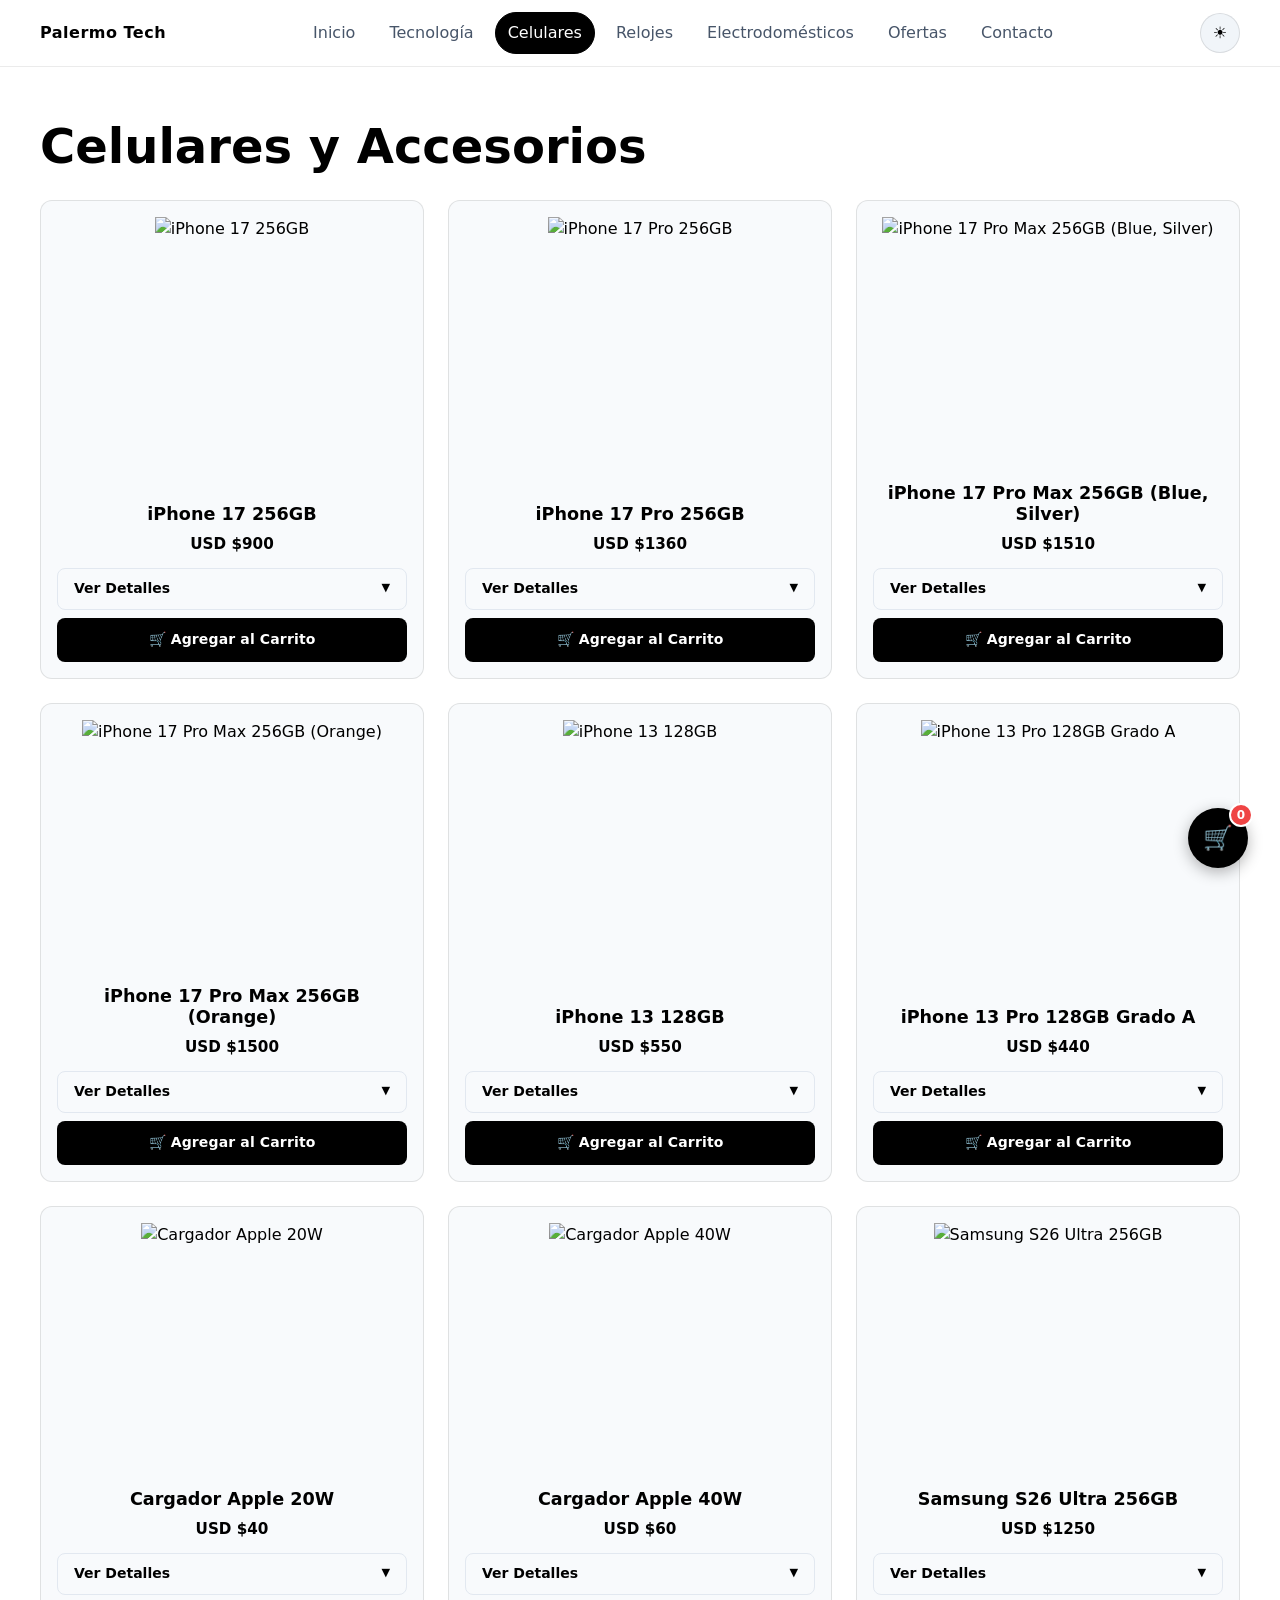
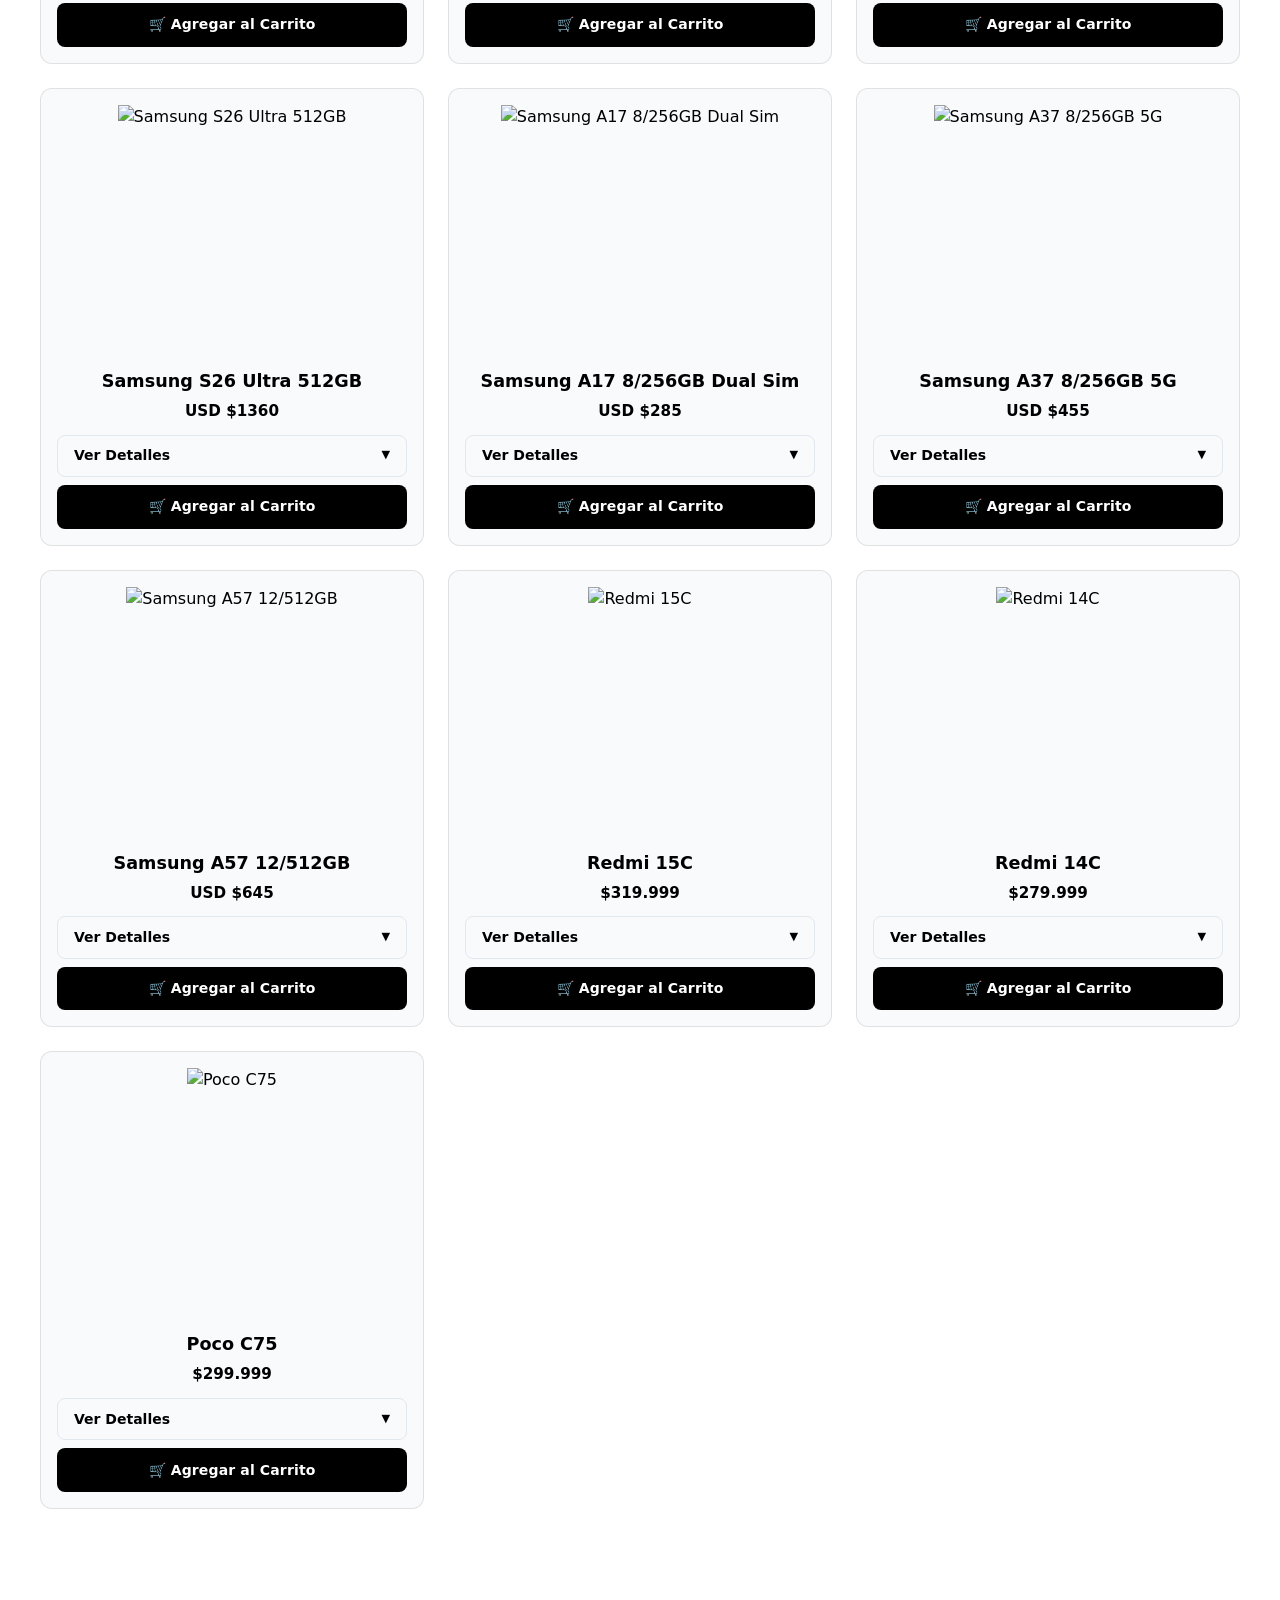
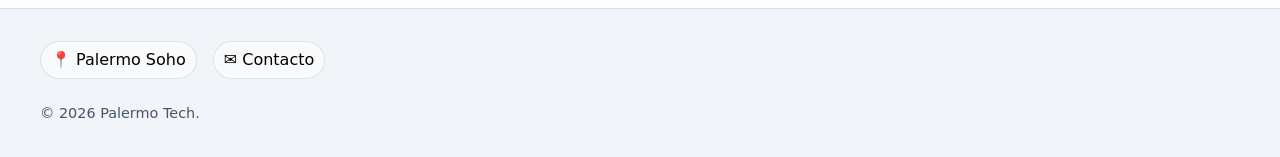
==== celulares.html @ 7f107526 "Add files via upload" ====
<!doctype html>
<html lang="es" data-theme="light">

<head>
    <meta charset="utf-8" />
    <meta name="viewport" content="width=device-width, initial-scale=1" />
    <title>Palermo Tech | Celulares y Accesorios</title>
    <meta name="description"
    content="Encontrá los últimos modelos de iPhone, Samsung y accesorios en Palermo Tech." />
    <link rel="icon" type="image/png" href="images/favicon.png?v=2" />
    <link rel="stylesheet" href="style.css" />
</head>

<body data-page="gastronomia">

    <header class="site-header">
        <div class="container nav">
            <a class="brand" href="index.html" aria-label="Palermo Tech">
                <span class="brand-text">Palermo Tech</span>
            </a>
            <nav class="nav-links" aria-label="Principal">
                <a href="index.html">Inicio</a>
                <a href="tecnologia.html">Tecnología</a>
                <a href="celulares.html">Celulares</a>
                <a href="relojes.html">Relojes</a>
                <a href="electrodomesticos.html">Electrodomésticos</a>
                <a href="ofertas.html">Ofertas</a>
                <a href="contacto.html">Contacto</a>
            </nav>
            <div class="nav-actions">
                <button id="theme-toggle" class="btn-icon" type="button" aria-pressed="false" title="Cambiar tema"
                    aria-label="Cambiar tema">🌓</button>
                <button id="burger" class="btn-icon burger" type="button" aria-expanded="false" aria-label="Abrir menú">☰</button>
            </div>
        </div>
    </header>

    <main id="contenido" class="section">
        <div class="container stack reveal">
            <h1>Celulares y Accesorios</h1>
                <section id="productos" class="stack">
               <div id="lista-celulares" class="grid grid-3">

<div class="producto" data-id="iphone_17_256gb" onclick="window.location.href='detalle.html?id=iphone_17_256gb'">
    <div class="media">
        <img src="images/productos/iphone 17.webp" alt="iPhone 17 256GB">
    </div>
    <div class="body">
        <h3>iPhone 17 256GB</h3>
        <p class="precio">USD $900</p>
    </div>
</div>

<div class="producto" data-id="iphone_17_pro_256gb" onclick="window.location.href='detalle.html?id=iphone_17_pro_256gb'">
    <div class="media">
        <img src="images/productos/iphone 17 pro.webp" alt="iPhone 17 Pro 256GB">
    </div>
    <div class="body">
        <h3>iPhone 17 Pro 256GB</h3>
        <p class="precio">USD $1360</p>
    </div>
</div>

<div class="producto" data-id="iphone_17_pro_max_256gb_blue_silver" onclick="window.location.href='detalle.html?id=iphone_17_pro_max_256gb_blue_silver'">
    <div class="media">
        <img src="images/productos/iphone 17 pro max.webp" alt="iPhone 17 Pro Max 256GB (Blue, Silver)">
    </div>
    <div class="body">
        <h3>iPhone 17 Pro Max 256GB (Blue, Silver)</h3>
        <p class="precio">USD $1510</p>
    </div>
</div>

<div class="producto" data-id="iphone_17_pro_max_256gb_orange" onclick="window.location.href='detalle.html?id=iphone_17_pro_max_256gb_orange'">
    <div class="media">
        <img src="images/productos/iphone 17 pro max orange.webp" alt="iPhone 17 Pro Max 256GB (Orange)">
    </div>
    <div class="body">
        <h3>iPhone 17 Pro Max 256GB (Orange)</h3>
        <p class="precio">USD $1500</p>
    </div>
</div>

<div class="producto" data-id="iphone_13_128gb" onclick="window.location.href='detalle.html?id=iphone_13_128gb'">
    <div class="media">
        <img src="images/productos/iphone_13.png" alt="iPhone 13 128GB">
    </div>
    <div class="body">
        <h3>iPhone 13 128GB</h3>
        <p class="precio">USD $550</p>
    </div>
</div>

<div class="producto" data-id="iphone_13_pro_128gb" onclick="window.location.href='detalle.html?id=iphone_13_pro_128gb'">
    <div class="media">
        <img src="images/productos/iphone 13 pro.jpg" alt="iPhone 13 Pro 128GB Grado A">
    </div>
    <div class="body">
        <h3>iPhone 13 Pro 128GB Grado A</h3>
        <p class="precio">USD $440</p>
    </div>
</div>

<div class="producto" data-id="cargador_apple_20w" onclick="window.location.href='detalle.html?id=cargador_apple_20w'">
    <div class="media">
        <img src="images/productos/cargador apple 20 w.webp" alt="Cargador Apple 20W">
    </div>
    <div class="body">
        <h3>Cargador Apple 20W</h3>
        <p class="precio">USD $40</p>
    </div>
</div>

<div class="producto" data-id="cargador_apple_40w" onclick="window.location.href='detalle.html?id=cargador_apple_40w'">
    <div class="media">
        <img src="images/productos/cargador apple 40 w.webp" alt="Cargador Apple 40W">
    </div>
    <div class="body">
        <h3>Cargador Apple 40W</h3>
        <p class="precio">USD $60</p>
    </div>
</div>

<div class="producto" data-id="samsung_s26_ultra_256gb" onclick="window.location.href='detalle.html?id=samsung_s26_ultra_256gb'">
    <div class="media">
        <img src="images/productos/galaxy-s26-ultra-.jpg" alt="Samsung S26 Ultra 256GB">
    </div>
    <div class="body">
        <h3>Samsung S26 Ultra 256GB</h3>
        <p class="precio">USD $1250</p>
    </div>
</div>

<div class="producto" data-id="samsung_s26_ultra_512gb" onclick="window.location.href='detalle.html?id=samsung_s26_ultra_512gb'">
    <div class="media">
        <img src="images/productos/galaxy-s26-ultra-.jpg" alt="Samsung S26 Ultra 512GB">
    </div>
    <div class="body">
        <h3>Samsung S26 Ultra 512GB</h3>
        <p class="precio">USD $1360</p>
    </div>
</div>

<div class="producto" data-id="samsung_a17_256gb" onclick="window.location.href='detalle.html?id=samsung_a17_256gb'">
    <div class="media">
        <img src="images/productos/A17-Gray.jpg" alt="Samsung A17 8/256GB Dual Sim">
    </div>
    <div class="body">
        <h3>Samsung A17 8/256GB Dual Sim</h3>
        <p class="precio">USD $285</p>
    </div>
</div>

<div class="producto" data-id="samsung_a37_256gb" onclick="window.location.href='detalle.html?id=samsung_a37_256gb'">
    <div class="media">
        <img src="images/productos/a 37.png" alt="Samsung A37 8/256GB 5G">
    </div>
    <div class="body">
        <h3>Samsung A37 8/256GB 5G</h3>
        <p class="precio">USD $455</p>
    </div>
</div>

<div class="producto" data-id="samsung_a57_512gb" onclick="window.location.href='detalle.html?id=samsung_a57_512gb'">
    <div class="media">
        <img src="images/productos/a57.webp" alt="Samsung A57 12/512GB">
    </div>
    <div class="body">
        <h3>Samsung A57 12/512GB</h3>
        <p class="precio">USD $645</p>
    </div>
</div>

<div class="producto" style="cursor: pointer;" onclick="window.location.href='detalle.html?id=redmi_15c'">
    <div class="media">
        <img src="images/productos/prod_1.jpg" alt="Redmi 15C" />
    </div>
    <div class="body">
        <h3>Redmi 15C</h3>
        <p class="precio">$319.999</p>
    </div>
</div>

<div class="producto" style="cursor: pointer;" onclick="window.location.href='detalle.html?id=redmi_14c'">
    <div class="media">
        <img src="images/productos/prod_2.jpg" alt="Redmi 14C" />
    </div>
    <div class="body">
        <h3>Redmi 14C</h3>
        <p class="precio">$279.999</p>
    </div>
</div>

<div class="producto clickable" onclick="window.location.href='detalle.html?id=pococ75'">
    <div class="media">
        <img src="images/productos/prod_3.jpg" alt="Poco C75" />
    </div>
    <div class="body">
        <h3>Poco C75</h3>
        <p class="precio">$299.999</p>
    </div>
</div>

</div>

                </div>
                <p id="perfumes-empty" class="empty" hidden>No encontramos celulares con esos criterios.</p>
            </section>
        </div>
    </main>

    <footer class="site-footer" role="contentinfo">
        <div class="container footer-inner">
            <div class="cluster">
                <span class="chip">📍 Palermo Soho</span>
                <a class="chip no-under" href="contacto.html">✉️ Contacto</a>
            </div>
            <p class="copyright">© <span id="year"></span> Palermo Tech.</p>
        </div>
    </footer>

    <script src="app.js"></script>
</body>

</html>
---- style.css ----
/* CSS Reset and Base Styles */

*,
*::before,
*::after {
    box-sizing: border-box;
}

* {
    margin: 0;
}

html,
body {
    height: 100%;
}

/* VARIABLES: Solo modo claro (Light Mode) */
:root {
    --color-bg: #ffffff;          /* Fondo blanco puro */
    --color-surface: #f8fafc;     /* Blancos grisáceos */
    --color-elev: #f1f5f9;
    --color-text: #000000;        /* TEXTO NEGRO */
    --color-text-muted: #475569;
    --color-border: rgba(0, 0, 0, .1);
    --color-border-strong: rgba(0, 0, 0, .2);
    --color-field-bg: #ffffff;
    --glass-bg: rgba(255, 255, 255, .9);
    --glass-border: rgba(0, 0, 0, .08);
    --menu-bg: rgba(255, 255, 255, .98);
    --btn-hover-bg: #e2e8f0;
    --section-muted: #f8fafc;
    --control-bg: rgba(255, 255, 255, .9);
    --footer-bg: #f1f5f9;
    --accent-color: var(--color-text);
    --accent-color-hover: #333333;
    --accent-text: #ffffff;
    
    --shadow-lg: 0 10px 25px rgba(0, 0, 0, .1);
    --shadow-md: 0 4px 6px rgba(0, 0, 0, .05);
    --shadow-sm: 0 1px 2px rgba(0, 0, 0, .05);

    --font-sans: "Inter", system-ui, -apple-system, Segoe UI, Roboto, Arial, sans-serif;
    --radius-xs: .375rem;
    --radius-sm: .5rem;
    --radius-md: .75rem;
    --radius-lg: 1rem;
    --radius-full: 999px;
    --space-3: .75rem;
    --space-4: 1rem;
    --space-5: 1.25rem;
    --space-6: 1.5rem;
    --space-8: 2rem;
    --space-12: 3rem;
    --maxw: 1200px;
}

[data-theme="dark"] {
    --color-bg: #0f1115;
    --color-surface: #1e2128;
    --color-elev: #2a2e37;
    --color-text: #f8fafc;
    --color-text-muted: #94a3b8;
    --color-border: rgba(255, 255, 255, .1);
    --color-border-strong: rgba(255, 255, 255, .2);
    --color-field-bg: #1e2128;
    --glass-bg: rgba(15, 17, 21, .85);
    --glass-border: rgba(255, 255, 255, .08);
    --menu-bg: rgba(15, 17, 21, .98);
    --btn-hover-bg: #2a2e37;
    --section-muted: #14161a;
    --control-bg: rgba(255, 255, 255, .1);
    --footer-bg: #1e2128;
    --accent-color: #3b82f6;
    --accent-color-hover: #2563eb;
    --accent-text: #ffffff;
    --shadow-lg: 0 10px 25px rgba(0, 0, 0, .5);
    --shadow-md: 0 4px 6px rgba(0, 0, 0, .3);
    --shadow-sm: 0 1px 2px rgba(0, 0, 0, .3);
}

body {
    line-height: 1.5;
    background: var(--color-bg);
    color: var(--color-text);
    font-family: var(--font-sans);
    flex: 1;
    min-height: 100dvh;
    display: grid;
    grid-template-rows: auto 1fr auto;
}

img,
picture,
video,
canvas,
svg {
    display: block;
    max-width: 100%;
}

input,
button,
textarea,
select {
    font: inherit;
}

p,
h1,
h2,
h3,
h4,
h5,
h6 {
    overflow-wrap: anywhere;
}

/* General Styles */

.site-header {
    position: sticky;
    top: 0;
    z-index: 50;
    backdrop-filter: blur(10px);
 -webkit-backdrop-filter: blur(10px);
    border-bottom: 1px solid var(--glass-border);
}

.nav {
    display: flex;
    align-items: center;
    justify-content: space-between;
    padding: .75rem 0;
}

/* ESTILO DEL LOGO CORREGIDO A NEGRO */
.brand {
    display: flex;
    align-items: center;
    gap: .75rem;
    font-weight: 800; /* Más grueso */
    letter-spacing: .5px;
    text-decoration: none;
    color: var(--color-text) !important; /* NEGRO FORZADO */
}

.nav-links {
    display: flex;
    gap: .5rem;
    align-items: center;
}

.nav-links a {
    text-decoration: none;
    color: var(--color-text-muted); /* Gris oscuro para links */
    padding: .5rem .75rem;
    border-radius: var(--radius-full);
    border: 1px solid transparent;
    font-weight: 500;
}

.nav-links a:hover {
    background: rgba(0, 0, 0, 0.05);
    color: var(--color-text);
}

.nav-links a[aria-current="page"] {
    background: var(--accent-color); /* Fondo negro para el activo */
    color: var(--accent-text);       /* Texto blanco para el activo */
    border-color: var(--color-text);
}

.nav-actions {
    display: flex;
    gap: .5rem;
    align-items: center;
}

/* Ocultamos el botón de cambio de tema */
#theme-toggle {
    /* display: none !important; */
}

.btn-icon {
    display: inline-grid;
    place-items: center;
    width: 40px;
    height: 40px;
    border-radius: var(--radius-full);
    background: var(--color-elev);
    border: 1px solid var(--color-border);
    color: var(--color-text);
}

.btn-icon:hover {
    background: var(--btn-hover-bg);
}

.burger {
    display: none;
}

.section {
    padding: clamp(2rem, 4vw, 4rem) 0;
    flex: 1;
}

.container {
    width: min(100% - 2rem, var(--maxw));
    margin-inline: auto;
}

.stack {
    display: grid;
    gap: var(--space-6);
}

.cluster {
    display: flex;
    align-items: center;
    gap: var(--space-4);
    flex-wrap: wrap;
}

.grid {
    display: grid;
    gap: var(--space-6);
}

.grid-aside {
    grid-template-columns: 1.2fr .8fr;
}

.grid-2 {
    grid-template-columns: repeat(2, minmax(0, 1fr));
}

.grid-3 {
    grid-template-columns: repeat(3, minmax(0, 1fr));
}

.grid-4 {
    grid-template-columns: repeat(4, minmax(0, 1fr));
}

.span-4 {
    grid-column: span 4;
}

.mt-4 {
    margin-top: var(--space-4);
}

.mt-6 {
    margin-top: var(--space-6);
}

.mb-6 {
    margin-bottom: var(--space-6);
}

.text-muted {
    color: var(--color-text-muted);
}

.badge {
    display: inline-block;
    padding: .25rem .5rem;
    border-radius: var(--radius-full);
    font-size: .75rem;
    background: var(--accent-color);
    color: var(--accent-text);
}

.no-under {
    text-decoration: none;
}

h1,
h2,
h3 {
    line-height: 1.2;
    color: var(--color-text); /* Títulos en negro */
}

h1 {
    font-size: clamp(2rem, 4vw, 3rem);
}

h2 {
    font-size: clamp(1.5rem, 3vw, 2.25rem);
}

h3 {
    font-size: clamp(1.125rem, 2vw, 1.375rem);
}

p {
    color: var(--color-text-muted);
}

.reveal {
    opacity: 1;
    transform: none;
    transition: opacity .4s ease, transform 0.4s ease;
}

body.js .reveal {
    opacity: 0;
    transform: translateY(10px);
}

body.js .reveal.visible {
    opacity: 1;
    transform: translateY(0);
}

/* Index Styles */

.hero {
    padding: clamp(3rem, 6vw, 3rem) 0;
}

.hero-inner {
    display: grid;
    gap: var(--space-6);
    grid-template-columns: 1.2fr .8fr;
}

.hero-card {
    background: var(--color-surface);
    border: 1px solid var(--color-border);
    border-radius: var(--radius-lg);
    padding: var(--space-8);
    box-shadow: var(--shadow-lg);
}

.hero-card h3 {
    margin-bottom: var(--space-6);
}

.cta {
    display: inline-flex;
    align-items: center;
    gap: .5rem;
    padding: .75rem 1rem;
    border-radius: var(--radius-full);
    text-decoration: none;
    transition: transform 0.2s;
}

.cta:hover {
    transform: translateY(-2px);
}

.cta.primary {
    background: var(--accent-color); /* Botón negro */
    color: var(--accent-text);      /* Texto blanco */
    font-weight: 700;
}

.cta.secondary {
    background: var(--color-elev);
    color: var(--color-text);
}

.showcase {
    grid-template-columns: repeat(12, 1fr);
    display: grid;
    gap: var(--space-6);
}

.card {
    background: var(--color-surface);
    border: 1px solid var(--color-border);
    border-radius: var(--radius-md);
    box-shadow: var(--shadow-md);
    overflow: hidden;
    display: grid;
    transition: box-shadow 0.3s;
}

.card:hover {
    box-shadow: 0 10px 20px rgba(0,0,0,0.1);
}

.card .media {
    aspect-ratio: 16/9;
    background: var(--color-elev);
}

.card .media img {
    width: 100%;
    height: 100%;
    object-fit: contain;
}

.card .body {
    padding: var(--space-5);
    display: grid;
    gap: .5rem;
}

.card .meta {
    color: var(--color-text-muted);
    font-size: .875rem;
}

.panel {
    background: var(--color-surface);
    border: 1px solid var(--color-border);
    border-radius: var(--radius-lg);
    padding: var(--space-6);
}

form {
    display: grid;
    gap: var(--space-4);
}

.field {
    display: grid;
    gap: .375rem;
}

label {
    color: var(--color-text);
    font-weight: 600;
}

input, select, textarea {
    padding: .675rem .875rem;
    border-radius: var(--radius-sm);
    background: var(--color-surface);
    color: var(--color-text);
    border: 1px solid #cbd5e1;
}

textarea {
    min-height: 140px;
    resize: vertical;
}

input:focus, select:focus, textarea:focus {
    outline: 2px solid var(--accent-color);
    border-color: var(--color-text);
}

.error-msg {
    color: #ef4444;
    font-size: .85rem;
}

.btn {
    display: inline-flex;
    align-items: center;
    justify-content: center;
    gap: .5rem;
    border: 1px solid transparent;
    padding: .675rem 1rem;
    border-radius: var(--radius-sm);
    cursor: pointer;
    text-decoration: none;
    font-weight: 600;
}

.btn.primary {
    background: var(--accent-color);
    color: var(--accent-text);
}

.btn.ghost {
    background: transparent;
    color: var(--color-text);
    border: 1px solid #e2e8f0;
}

.btn:hover {
    opacity: 0.9;
}

/* Servicios Styles */
.accordion {
    display: grid;
    gap: .5rem;
}

.accordion-item {
    border: 1px solid var(--color-border);
    background: var(--color-surface);
    overflow: hidden;
    border-radius: var(--radius-sm);
}

.accordion-header {
    width: 100%;
    text-align: left;
    padding: .875rem 1rem;
    color: var(--color-text);
    background: var(--color-surface);
    cursor: pointer;
    display: flex;
    align-items: center;
    justify-content: space-between;
    font-weight: 600;
}

.accordion-panel {
    display: grid;
    gap: .5rem;
    padding: .875rem 1rem;
    border-top: 1px solid var(--color-border);
}

.accordion-panel[hidden] {
    display: none !important;
}

/* Gallery */
.gallery {
    display: grid;
    grid-template-columns: repeat(auto-fill, minmax(220px, 1fr));
    gap: var(--space-4);
}

.gallery .item {
    position: relative;
    border-radius: var(--radius-sm);
    overflow: hidden;
    border: 1px solid var(--color-border);
    cursor: zoom-in;
    aspect-ratio: 4/3;
}

.gallery .item img {
    width: 100%;
    height: 100%;
    object-fit: cover;
    display: block;
}

/* Chat Styles */
.chat-window {
    background: var(--color-surface);
    border: 1px solid var(--color-border);
    border-radius: var(--radius-sm);
    padding: var(--space-4);
    display: flex;
    flex-direction: column;
    gap: var(--space-3);
    height: 600px;
    overflow: auto;
}

.chat-input-row {
    display: flex;
    gap: .5rem;
    align-items: center;
}

.chat-input-row input[type="text"] {
    flex: 1;
}

.chat-msg {
    width: fit-content;
    padding: .5rem .75rem;
    border-radius: var(--radius-sm);
    border: 1px solid var(--color-border);
    white-space: pre-line;
    font-size: 0.9rem;
}

.chat-msg.from-bot {
    background: var(--color-elev);
    color: var(--color-text);
    align-self: flex-start;
}

.chat-msg.from-user {
    background: var(--accent-color);
    color: var(--accent-text);
    align-self: flex-end;
}

/* Toolbar Styles */
.toolbar {
    display: flex;
    gap: .5rem;
    align-items: center;
    flex-wrap: wrap;
    background: var(--color-surface);
    padding: .5rem;
    border-radius: var(--radius-sm);
    border: 1px solid var(--color-border);
}

.results {
    display: grid;
    gap: var(--space-4);
}

.empty {
    padding: 1rem;
    text-align: center;
    color: var(--color-text-muted);
    border: 1px dashed #cbd5e1;
    border-radius: var(--radius-sm);
}

/* Footer Styles */
.site-footer {
    margin-top: var(--space-12);
    border-top: 1px solid var(--color-border);
    background: var(--footer-bg);
}

.footer-inner {
    display: grid;
    gap: var(--space-6);
    padding: var(--space-8) 0;
}

.copyright {
    color: var(--color-text-muted);
    font-size: .9rem;
}

.chip {
    display: inline-flex;
    align-items: center;
    gap: .5rem;
    padding: .375rem .625rem;
    border-radius: var(--radius-full);
    background: var(--color-surface);
    border: 1px solid var(--color-border);
    color: var(--color-text);
}

/* Modal */
.modal-backdrop {
    position: fixed;
    inset: 0;
    background: rgba(0, 0, 0, .6);
    display: none;
    align-items: center;
    justify-content: center;
    z-index: 60;
}

.modal-backdrop.open {
    display: flex;
}

.modal {
    width: min(100% - 2rem, 720px);
    background: var(--color-surface);
    border-radius: var(--radius-md);
    box-shadow: var(--shadow-lg);
    overflow: hidden;
}

.modal header {
    display: flex;
    align-items: center;
    justify-content: space-between;
    padding: .75rem 1rem;
    border-bottom: 1px solid var(--color-border);
}

.modal .content {
    padding: 1rem;
    color: var(--color-text);
}

/* Responsive */
@media (max-width: 1024px) {
    .grid-4 { grid-template-columns: repeat(3, 1fr); }
    .hero-inner { grid-template-columns: 1fr; }
    .span-4 { grid-column: span 6; }
}

@media (max-width: 900px) {
    .burger { display: inline-grid; }
    .nav-links {
        position: fixed;
        inset: 64px 0 auto 0;
        background: var(--color-surface);
        border-bottom: 1px solid var(--color-border);
        display: grid;
        padding: var(--space-4);
        transform-origin: top center;
        transform: scaleY(0);
        transition: .2s ease;
        box-shadow: var(--shadow-lg);
    }
    .nav-links.open { transform: scaleY(1); }
}

@media (max-width: 768px) {
    .grid-4, .grid-3 { grid-template-columns: repeat(2, 1fr); }
    .grid-2 { grid-template-columns: 1fr; }
    .grid-aside { grid-template-columns: 1fr; }
    .span-4 { grid-column: span 12; }
}
/* ESTILOS PARA PRODUCTOS (PERFUMES) */
.producto {
    background: var(--color-surface);
    border: 1px solid var(--color-border);
    border-radius: var(--radius-md);
    padding: 1rem;
    text-align: center;
    transition: transform 0.2s, box-shadow 0.2s;
    display: flex;
    flex-direction: column;
    align-items: center;
    justify-content: space-between;
}

.producto:hover {
    transform: translateY(-5px);
    box-shadow: var(--shadow-md);
}

.producto img {
    width: 100%;
    height: 250px; /* Altura fija para que queden parejos */
    object-fit: contain; /* La imagen no se deforma */
    margin-bottom: 1rem;
}

.producto h3 {
    font-size: 1.1rem;
    margin-bottom: 0.5rem;
    color: var(--color-text);
}

.producto p {
    margin: 0;
    font-size: 0.95rem;
    color: #333;
}

.producto .precio {
    font-weight: 700;
    color: var(--color-text);
}

.producto .decant {
    font-size: 0.85rem;
    color: var(--color-text-muted);
}
/* =========================================
   ESTILOS NUEVOS: CARRITO Y CHECKOUT
   ========================================= */

/* Botón Flotante (FAB) */
.fab-cart {
    position: fixed;
    bottom: 2rem;
    right: 2rem;
    width: 60px;
    height: 60px;
    background-color: var(--color-text);
    color: var(--accent-text);
    border: none;
    border-radius: 50%;
    box-shadow: 0 4px 15px rgba(0,0,0,0.3);
    font-size: 1.5rem;
    cursor: pointer;
    z-index: 1000;
    display: flex;
    align-items: center;
    justify-content: center;
    transition: transform 0.2s;
}

.fab-cart:hover {
    transform: scale(1.1);
}

.cart-count {
    position: absolute;
    top: -5px;
    right: -5px;
    background-color: #ef4444;
    color: white;
    font-size: 0.75rem;
    font-weight: bold;
    width: 24px;
    height: 24px;
    border-radius: 50%;
    display: flex;
    align-items: center;
    justify-content: center;
    border: 2px solid #ffffff;
}

/* Modal del Carrito */
.cart-backdrop {
    z-index: 2000; /* Por encima de todo */
}

.cart-window {
    max-width: 500px;
    width: 100%;
    max-height: 90vh;
    display: flex;
    flex-direction: column;
}

.cart-window .content {
    overflow-y: auto;
    padding: 1rem;
}

.cart-list {
    list-style: none;
    padding: 0;
    margin: 0;
    display: grid;
    gap: 1rem;
}

.cart-item {
    display: flex;
    justify-content: space-between;
    align-items: center;
    border-bottom: 1px solid var(--color-border);
    padding-bottom: 0.5rem;
}

.cart-actions {
    display: flex;
    align-items: center;
    gap: 1rem;
    font-weight: bold;
}

.btn-remove {
    background: none;
    border: none;
    color: #ef4444;
    cursor: pointer;
    font-weight: bold;
    font-size: 1.2rem;
}

.cart-summary {
    margin-top: 1rem;
    background: var(--color-surface);
    padding: 1rem;
    border-radius: var(--radius-sm);
}

.cart-summary .row {
    display: flex;
    justify-content: space-between;
    margin-bottom: 0.5rem;
}

.cart-summary .total {
    font-weight: 800;
    font-size: 1.2rem;
    border-top: 1px solid #ccc;
    padding-top: 0.5rem;
    margin-top: 0.5rem;
}

.promo-alert {
    background: #dcfce7;
    color: #166534;
    padding: 0.5rem;
    border-radius: var(--radius-sm);
    font-size: 0.9rem;
    text-align: center;
    margin: 1rem 0;
    border: 1px solid #bbf7d0;
}

.promo-hint {
    background: #fef9c3;
    color: #854d0e;
    padding: 0.5rem;
    border-radius: var(--radius-sm);
    font-size: 0.85rem;
    text-align: center;
    margin: 1rem 0;
}

.checkout-form {
    margin-top: 1.5rem;
    display: grid;
    gap: 0.8rem;
    border-top: 2px dashed var(--color-border);
    padding-top: 1.5rem;
}

.checkout-form h3 {
    margin-bottom: 0.5rem;
}

.row-inputs {
    display: grid;
    grid-template-columns: 1fr 2fr;
    gap: 0.8rem;
}

.full-width {
    width: 100%;
    justify-content: center;
    margin-top: 1rem;
    background-color: #25D366; /* Color WhatsApp */
    color: white;
    border: none;
}

.full-width:hover {
    background-color: #1ebd59;
}

.empty-msg {
    text-align: center;
    color: var(--color-text-muted);
    padding: 2rem;
}

/* Notificación Toast */
.toast {
    position: fixed;
    bottom: 20px;
    left: 50%;
    transform: translateX(-50%) translateY(100px);
    background: rgba(0, 0, 0, 0.9);
    color: white;
    padding: 12px 24px;
    border-radius: 30px;
    z-index: 3000;
    transition: transform 0.3s ease;
}

.toast.show {
    transform: translateX(-50%) translateY(0);
}
/* CHATBOT FIX VISUAL */
.chat-window {
    background: var(--color-surface); /* Gris muy claro para que se note la caja */
    border: 1px solid #cbd5e1;
    border-radius: var(--radius-sm);
    padding: var(--space-4);
    display: flex;
    flex-direction: column;
    gap: var(--space-3);
    height: 450px; /* Altura controlada */
    overflow-y: auto;
}

.chat-msg {
    max-width: 80%;
    padding: 0.75rem 1rem;
    border-radius: 12px;
    font-size: 0.95rem;
    line-height: 1.4;
    box-shadow: 0 1px 2px rgba(0,0,0,0.05);
}

/* Mensaje del BOT (Gris oscuro / Texto Negro) */
.chat-msg.from-bot {
    background: #e2e8f0;
    color: #0f172a;
    border-bottom-left-radius: 2px;
    align-self: flex-start;
}

/* Mensaje del USUARIO (Negro / Texto Blanco) */
.chat-msg.from-user {
    background: var(--accent-color);
    color: var(--accent-text);
    border-bottom-right-radius: 2px;
    align-self: flex-end;
}

/* Input del chat */
.chat-input-row {
    display: flex;
    gap: 0.5rem;
    margin-top: 1rem;
}

.chat-input-row input {
    flex: 1;
    border: 2px solid #e2e8f0;
}

.chat-input-row input:focus {
    border-color: var(--color-text);
}
/* =========================================
   ESTILOS CHATBOT (Corrección Visual)
   ========================================= */
.chat-window {
    background: var(--color-surface); /* Fondo gris claro */
    border: 1px solid #cbd5e1;
    border-radius: var(--radius-sm);
    padding: var(--space-4);
    display: flex;
    flex-direction: column;
    gap: 1rem;
    height: 400px;
    overflow-y: auto;
}

.chat-msg {
    max-width: 85%;
    padding: 0.75rem 1rem;
    border-radius: 12px;
    font-size: 0.95rem;
    line-height: 1.4;
    box-shadow: 0 1px 2px rgba(0,0,0,0.1);
}

/* Mensaje del BOT (Gris) */
.chat-msg.from-bot {
    background: #e2e8f0;
    color: #0f172a;
    border-bottom-left-radius: 2px;
    align-self: flex-start;
}

/* Mensaje del USUARIO (Negro) */
.chat-msg.from-user {
    background: var(--accent-color);
    color: var(--accent-text);
    border-bottom-right-radius: 2px;
    align-self: flex-end;
}

/* Input del chat */
.chat-input-row {
    display: flex;
    gap: 0.5rem;
    margin-top: 1rem;
}

.chat-input-row input {
    flex: 1;
    border: 2px solid #e2e8f0;
}
/* CORRECCIÓN VISUAL DEL CARRUSEL */

/* 1. Contenedor del carrusel */
.carousel {
    position: relative;
    width: 100%;
    max-width: 1200px;
    margin: 0 auto;
    border-radius: 12px;
    overflow: hidden;
    box-shadow: 0 10px 30px rgba(0,0,0,0.15);
}

/* 2. La pista que se mueve */
.carousel-track {
    display: flex;
    transition: transform 0.5s ease-in-out;
    width: 100%;
}

/* 3. Cada slide (diapositiva) */
.carousel-slide {
    min-width: 100%;
    height: 450px; /* Altura fija */
    position: relative;
    /* Fondo elegante para resaltar el reloj */
    background: radial-gradient(circle at center, #334155 0%, #0f172a 100%);
    display: flex;
    align-items: center;
    justify-content: center;
}

/* 4. La imagen del reloj */
.carousel-slide img {
    width: auto;       /* No estirar */
    max-width: 80%;    /* Máximo ancho */
    height: 85%;       /* Que ocupe casi toda la altura */
    object-fit: contain; /* Muestra el reloj ENTERO sin cortar */
    filter: drop-shadow(0 10px 15px rgba(0,0,0,0.5)); /* Sombra al reloj 3D */
    z-index: 1;
}

/* 5. Texto sobre el reloj */
.carousel-caption {
    position: absolute;
    bottom: 0;
    left: 0;
    right: 0;
    background: rgba(0, 0, 0, 0.7); /* Fondo semitransparente */
    color: #fff;
    padding: 1.5rem;
    text-align: center;
    z-index: 2;
    -webkit-backdrop-filter: blur(4px);
    backdrop-filter: blur(4px);
}

/* 6. Botones (Flechas) */
.carousel .prev, .carousel .next {
    position: absolute;
    top: 50%;
    transform: translateY(-50%);
    background: rgba(255,255,255,0.1);
    border: 1px solid rgba(255,255,255,0.2);
    color: white;
    width: 45px;
    height: 45px;
    border-radius: 50%;
    cursor: pointer;
    z-index: 10;
    font-size: 1.2rem;
    transition: all 0.2s;
}

.carousel .prev:hover, .carousel .next:hover {
    background: white;
    color: black;
}

.carousel .prev { left: 15px; }
.carousel .next { right: 15px; }

/* 7. Puntitos indicadores */
.carousel-indicators {
    position: absolute;
    bottom: 110px; /* Arriba del texto */
    left: 0;
    right: 0;
    display: flex;
    justify-content: center;
    gap: 10px;
    z-index: 10;
}

.carousel-indicators button {
    width: 10px;
    height: 10px;
    border-radius: 50%;
    border: none;
    background: rgba(255,255,255,0.4);
    cursor: pointer;
    padding: 0;
}

.carousel-indicators button[aria-current="true"] {
    background: #fff;
    transform: scale(1.2);
}

/* Ajuste responsive para celular */
@media (max-width: 768px) {
    .carousel-slide {
        height: 350px;
    }
    .carousel-caption {
        padding: 1rem;
    }
    .carousel-caption h3 {
        font-size: 1.1rem;
    }
    .carousel-indicators {
        bottom: 100px;
    }
}
/* CORRECCIÓN DE TEXTO EN CARRUSEL (Para que se lea) */
.carousel-caption h3,
.carousel-caption p {
    color: var(--accent-text) !important;       /* Fuerza el texto a BLANCO */
    text-shadow: 0 2px 5px rgba(0,0,0,0.9); /* Sombra negra fuerte para leer mejor */
}

/* Fondo más oscuro detrás del texto para mejorar lectura */
.carousel-caption {
    background: linear-gradient(to top, rgba(0,0,0,0.9) 0%, rgba(0,0,0,0.4) 100%) !important;
    border-top: 1px solid rgba(255,255,255,0.1);
}body, .card, .panel, .site-header, .site-footer, .modal, .btn { transition: background-color 0.3s ease, color 0.3s ease, border-color 0.3s ease; }

/* =========================================
   BOTONES DE PRODUCTO Y PANEL DE DETALLES
   ========================================= */

/* Fuerza .producto a no cortar el panel expandible */
.producto {
    overflow: visible !important;
}

.btn-actions-container {
    display: flex;
    flex-direction: column;
    gap: 8px;
    margin-top: 12px;
    width: 100%;
}

.btn-details-toggle {
    display: flex;
    align-items: center;
    justify-content: space-between;
    width: 100%;
    font-size: 0.875rem;
    padding: 0.6rem 1rem;
    border: 1px solid var(--color-border-strong);
    background: transparent;
    color: var(--color-text);
    border-radius: var(--radius-sm);
    cursor: pointer;
    transition: background 0.2s, border-color 0.2s;
}

.btn-details-toggle:hover {
    background: var(--color-elev);
    border-color: var(--color-text);
}

.toggle-icon {
    font-size: 0.7rem;
    transition: transform 0.2s;
}

.btn-add-cart {
    width: 100%;
    padding: 0.65rem 1rem;
    font-size: 0.875rem;
    border-radius: var(--radius-sm);
    font-weight: 700;
    letter-spacing: 0.01em;
    transition: transform 0.15s, box-shadow 0.15s, opacity 0.15s;
}

.btn-add-cart:hover {
    transform: translateY(-2px);
    box-shadow: 0 4px 12px rgba(0, 0, 0, 0.2);
    opacity: 1 !important;
}

/* Panel expandible de detalles */
.product-detail-panel {
    max-height: 0;
    overflow: hidden;
    transition: max-height 0.35s ease, opacity 0.3s ease;
    opacity: 0;
    width: 100%;
}

.product-detail-panel.open {
    max-height: 500px;
    opacity: 1;
}

.detail-inner {
    background: var(--color-elev);
    border: 1px solid var(--color-border);
    border-radius: var(--radius-sm);
    padding: 0.875rem 1rem;
    margin-top: 8px;
    display: grid;
    gap: 0.5rem;
    text-align: left;
}

.detail-desc {
    font-size: 0.85rem;
    color: var(--color-text-muted);
    line-height: 1.55;
    margin: 0;
}

.detail-specs {
    list-style: none;
    padding: 0;
    margin: 0;
    display: grid;
    gap: 0.3rem;
}

.detail-specs li {
    font-size: 0.82rem;
    color: var(--color-text);
    font-weight: 500;
    display: flex;
    align-items: center;
    gap: 0.35rem;
}

.detail-more-link {
    display: inline-block;
    margin-top: 0.4rem;
    font-size: 0.82rem;
    color: var(--accent-color);
    text-decoration: none;
    font-weight: 600;
}

.detail-more-link:hover {
    text-decoration: underline;
}

/* Corrección de visibilidad para el título de detalle */
#detalle-container,
.det-info,
#det-titulo {
    color: var(--color-text) !important;
}

#det-titulo {
    margin-bottom: 1rem;
}

@media (max-width: 768px) {
    .btn-actions-container {
        gap: 6px;
    }
    .detail-inner {
        padding: 0.75rem;
    }
}

/* =========================================
   MEJORAS MOBILE — PALERMO TECH
   ========================================= */

/* ── Navbar mobile ── */
@media (max-width: 900px) {
    .site-header {
        backdrop-filter: blur(16px);
        -webkit-backdrop-filter: blur(16px);
        background: var(--glass-bg);
    }

    .nav {
        padding: .6rem 0;
    }

    .brand-text {
        font-size: 1.2rem;
        font-weight: 800;
        letter-spacing: -.3px;
    }

    /* Menú desplegable tipo sheet */
    .nav-links {
        inset: 60px 0 auto 0;
        padding: .5rem .75rem .75rem;
        gap: .25rem;
        border-radius: 0 0 var(--radius-lg) var(--radius-lg);
        box-shadow: 0 16px 40px rgba(0,0,0,.12);
    }

    .nav-links a {
        display: block;
        padding: .7rem 1rem;
        border-radius: var(--radius-md);
        font-size: 1rem;
        font-weight: 600;
        border: none;
        transition: background .15s;
    }

    .nav-links a:hover,
    .nav-links a:focus {
        background: var(--color-elev);
    }

    .nav-links a[aria-current="page"] {
        background: var(--accent-color);
        color: var(--accent-text);
    }

    /* Burger más grande, fácil de tocar */
    .burger {
        width: 44px;
        height: 44px;
        font-size: 1.3rem;
    }

    .btn-icon {
        width: 44px;
        height: 44px;
    }
}

/* ── Hero ── */
@media (max-width: 768px) {
    .hero {
        padding: 1.5rem 0 1rem;
    }

    .hero-inner {
        grid-template-columns: 1fr;
        gap: 1rem;
    }

    .hero-card {
        padding: 1.5rem;
        border-radius: var(--radius-lg);
    }

    .hero-card h1 {
        font-size: clamp(1.6rem, 7vw, 2.2rem);
        line-height: 1.15;
    }

    .hero-card .lead {
        font-size: .95rem;
    }

    .cluster.mt-4 {
        gap: .6rem;
    }

    .cta {
        padding: .7rem .9rem;
        font-size: .9rem;
        flex: 1;
        justify-content: center;
        text-align: center;
    }

    /* Panel de novedades: más compacto */
    .panel {
        padding: 1.25rem;
        border-radius: var(--radius-lg);
    }

    .panel h3 {
        font-size: 1rem;
    }

    .panel .stack li {
        font-size: .9rem;
    }
}

/* ── Grids de productos ── */
@media (max-width: 768px) {
    /* 2 columnas en tablets pequeñas */
    .grid-3,
    .grid-4,
    #lista-celulares,
    #lista-tecnologia,
    #lista-electrodomesticos,
    #lista-relojes {
        grid-template-columns: repeat(2, 1fr) !important;
        gap: .875rem;
    }

    .showcase {
        grid-template-columns: 1fr !important;
        gap: 1rem;
    }

    .span-4 {
        grid-column: span 1 !important;
    }

    .grid-aside {
        grid-template-columns: 1fr;
    }

    .grid-2 {
        grid-template-columns: 1fr;
    }
}

@media (max-width: 420px) {
    /* 1 columna en móviles muy pequeños */
    .grid-3,
    .grid-4,
    #lista-celulares,
    #lista-tecnologia,
    #lista-electrodomesticos,
    #lista-relojes {
        grid-template-columns: 1fr !important;
    }
}

/* ── Tarjetas de producto (.producto y .card) ── */
@media (max-width: 768px) {
    .producto {
        padding: .875rem;
        border-radius: var(--radius-md);
        gap: .5rem;
    }

    .producto img,
    .producto .media img {
        height: 160px;
        object-fit: contain;
    }

    .producto h3 {
        font-size: .95rem;
        line-height: 1.25;
        margin-bottom: .25rem;
    }

    .producto .precio {
        font-size: 1rem;
    }

    .card .media {
        aspect-ratio: 4/3;
    }

    .card .body {
        padding: .875rem;
    }

    .card .body h3 {
        font-size: 1rem;
    }

    .btn-add-cart,
    .btn-details-toggle {
        font-size: .82rem;
        padding: .55rem .75rem;
    }
}

/* ── Sección y títulos ── */
@media (max-width: 768px) {
    .section {
        padding: 1.5rem 0;
    }

    h1 { font-size: clamp(1.5rem, 6vw, 2rem); }
    h2 { font-size: clamp(1.25rem, 5vw, 1.75rem); }
    h3 { font-size: clamp(1rem, 4vw, 1.2rem); }

    .container {
        width: min(100% - 1.5rem, var(--maxw));
    }
}

/* ── Carrusel de relojes ── */
@media (max-width: 768px) {
    .carousel-slide {
        height: 280px;
    }

    .carousel-slide img {
        max-width: 75%;
        height: 80%;
    }

    .carousel-caption {
        padding: .75rem 1rem;
    }

    .carousel-caption h3 {
        font-size: 1rem;
        margin-bottom: .2rem;
    }

    .carousel-caption p {
        font-size: .8rem;
    }

    .carousel-indicators {
        bottom: 90px;
    }

    .carousel .prev,
    .carousel .next {
        width: 36px;
        height: 36px;
        font-size: 1rem;
    }
}

/* ── Carrito modal ── */
@media (max-width: 600px) {
    .cart-window,
    .modal {
        width: 100%;
        max-width: 100%;
        border-radius: var(--radius-lg) var(--radius-lg) 0 0;
        margin-top: auto;
    }

    .cart-backdrop,
    .modal-backdrop {
        align-items: flex-end;
    }

    .cart-window {
        max-height: 85vh;
    }

    .row-inputs {
        grid-template-columns: 1fr;
    }
}

/* ── FAB carrito ── */
@media (max-width: 768px) {
    .fab-cart {
        bottom: 1.25rem;
        right: 1.25rem;
        width: 54px;
        height: 54px;
        font-size: 1.3rem;
        box-shadow: 0 6px 20px rgba(0,0,0,.25);
    }
}

/* ── Chat ── */
@media (max-width: 768px) {
    .chat-window {
        height: 320px;
    }

    .chat-msg {
        font-size: .88rem;
        padding: .55rem .8rem;
        max-width: 90%;
    }

    .chat-input-row {
        flex-direction: row;
        gap: .4rem;
    }
}

/* ── Footer ── */
@media (max-width: 768px) {
    .site-footer {
        margin-top: 2.5rem;
    }

    .footer-inner {
        padding: 1.25rem 0;
        gap: .75rem;
        text-align: center;
    }

    .cluster {
        justify-content: center;
    }

    .copyright {
        font-size: .8rem;
    }
}

/* ── Toolbar / filtros ── */
@media (max-width: 768px) {
    .toolbar {
        gap: .375rem;
        padding: .4rem;
    }

    .toolbar select,
    .toolbar input {
        font-size: .85rem;
        padding: .45rem .6rem;
    }
}

/* ── Toast ── */
@media (max-width: 480px) {
    .toast {
        width: calc(100% - 2rem);
        text-align: center;
        border-radius: var(--radius-md);
        font-size: .88rem;
    }
}

/* ── Touch targets mínimos (accesibilidad) ── */
@media (max-width: 900px) {
    a, button, [role="button"] {
        min-height: 44px;
        min-width: 44px;
    }

    .chip {
        padding: .5rem .875rem;
        font-size: .9rem;
    }

    .badge {
        padding: .3rem .6rem;
        font-size: .78rem;
    }
}

/* ── Scroll suave en todo el sitio ── */
html {
    scroll-behavior: smooth;
    -webkit-text-size-adjust: 100%;
}

/* ── Evitar overflow horizontal ── */
body {
    overflow-x: hidden;
}
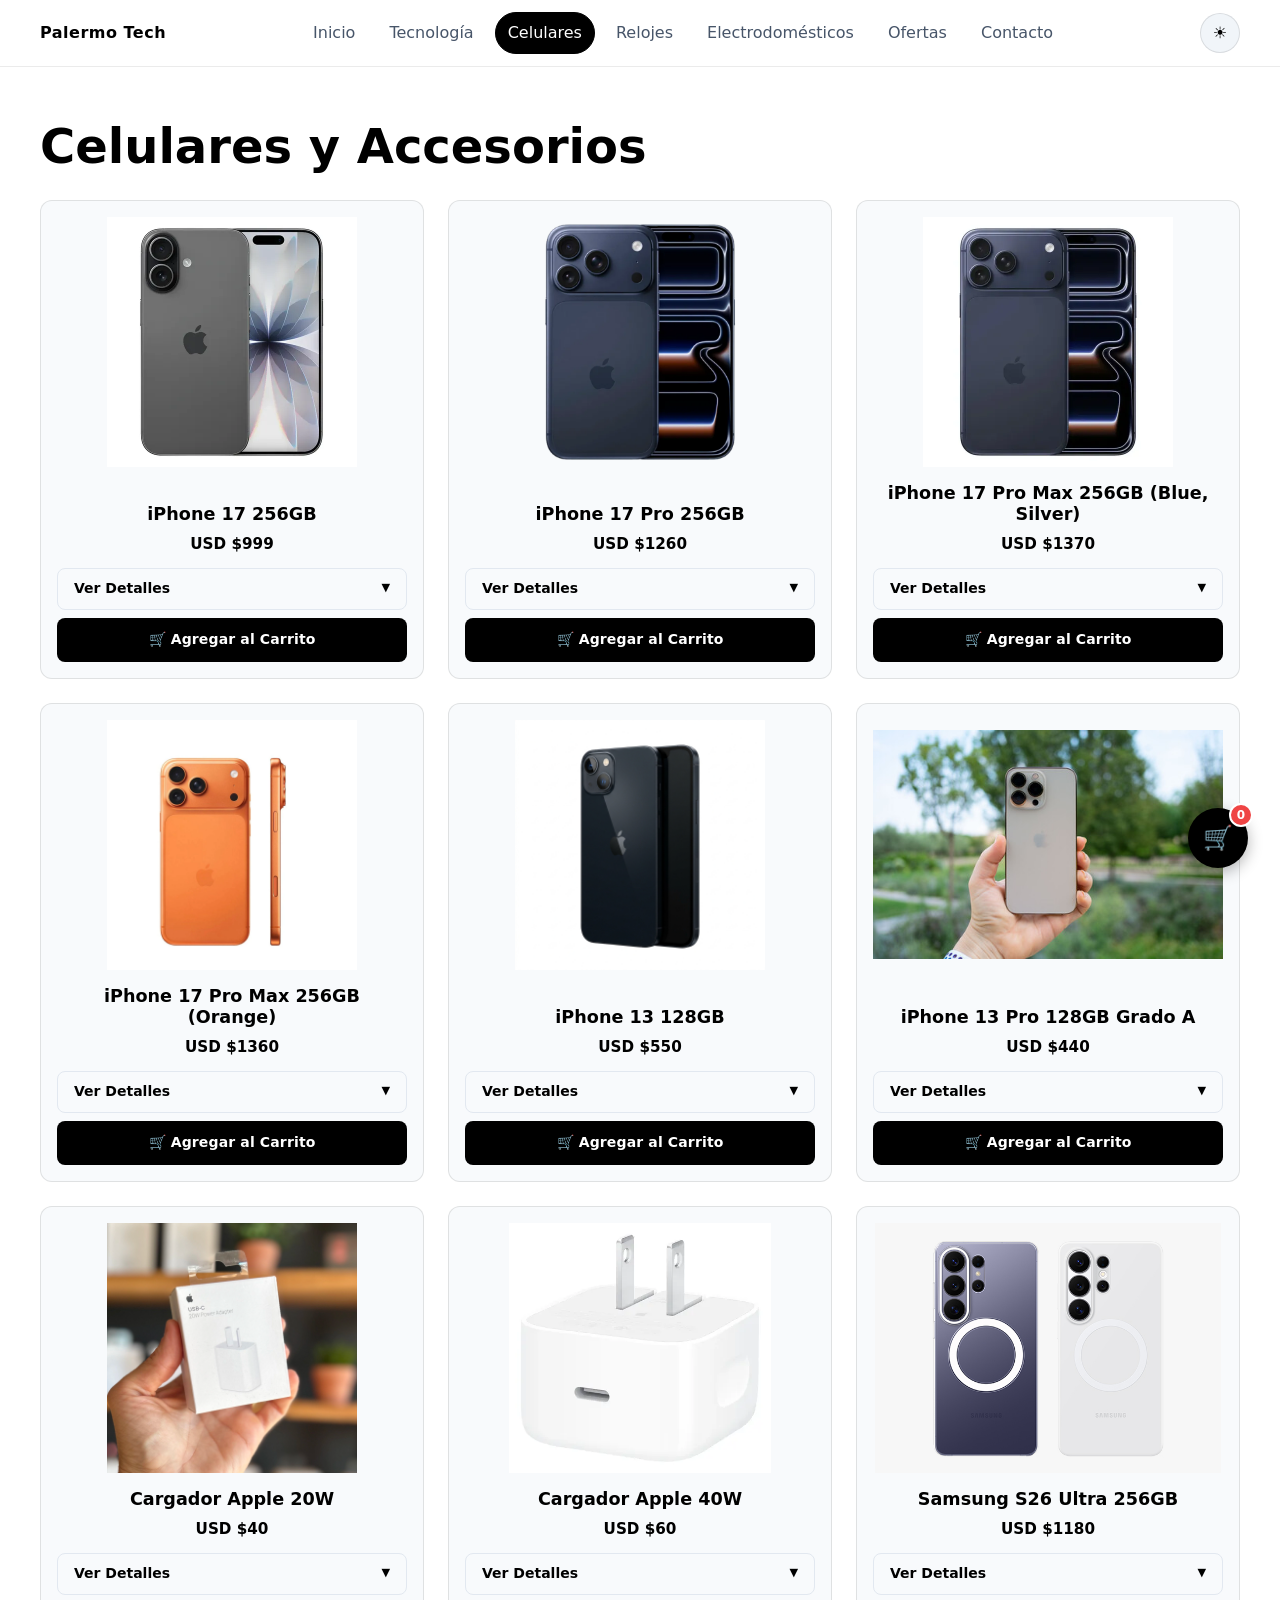
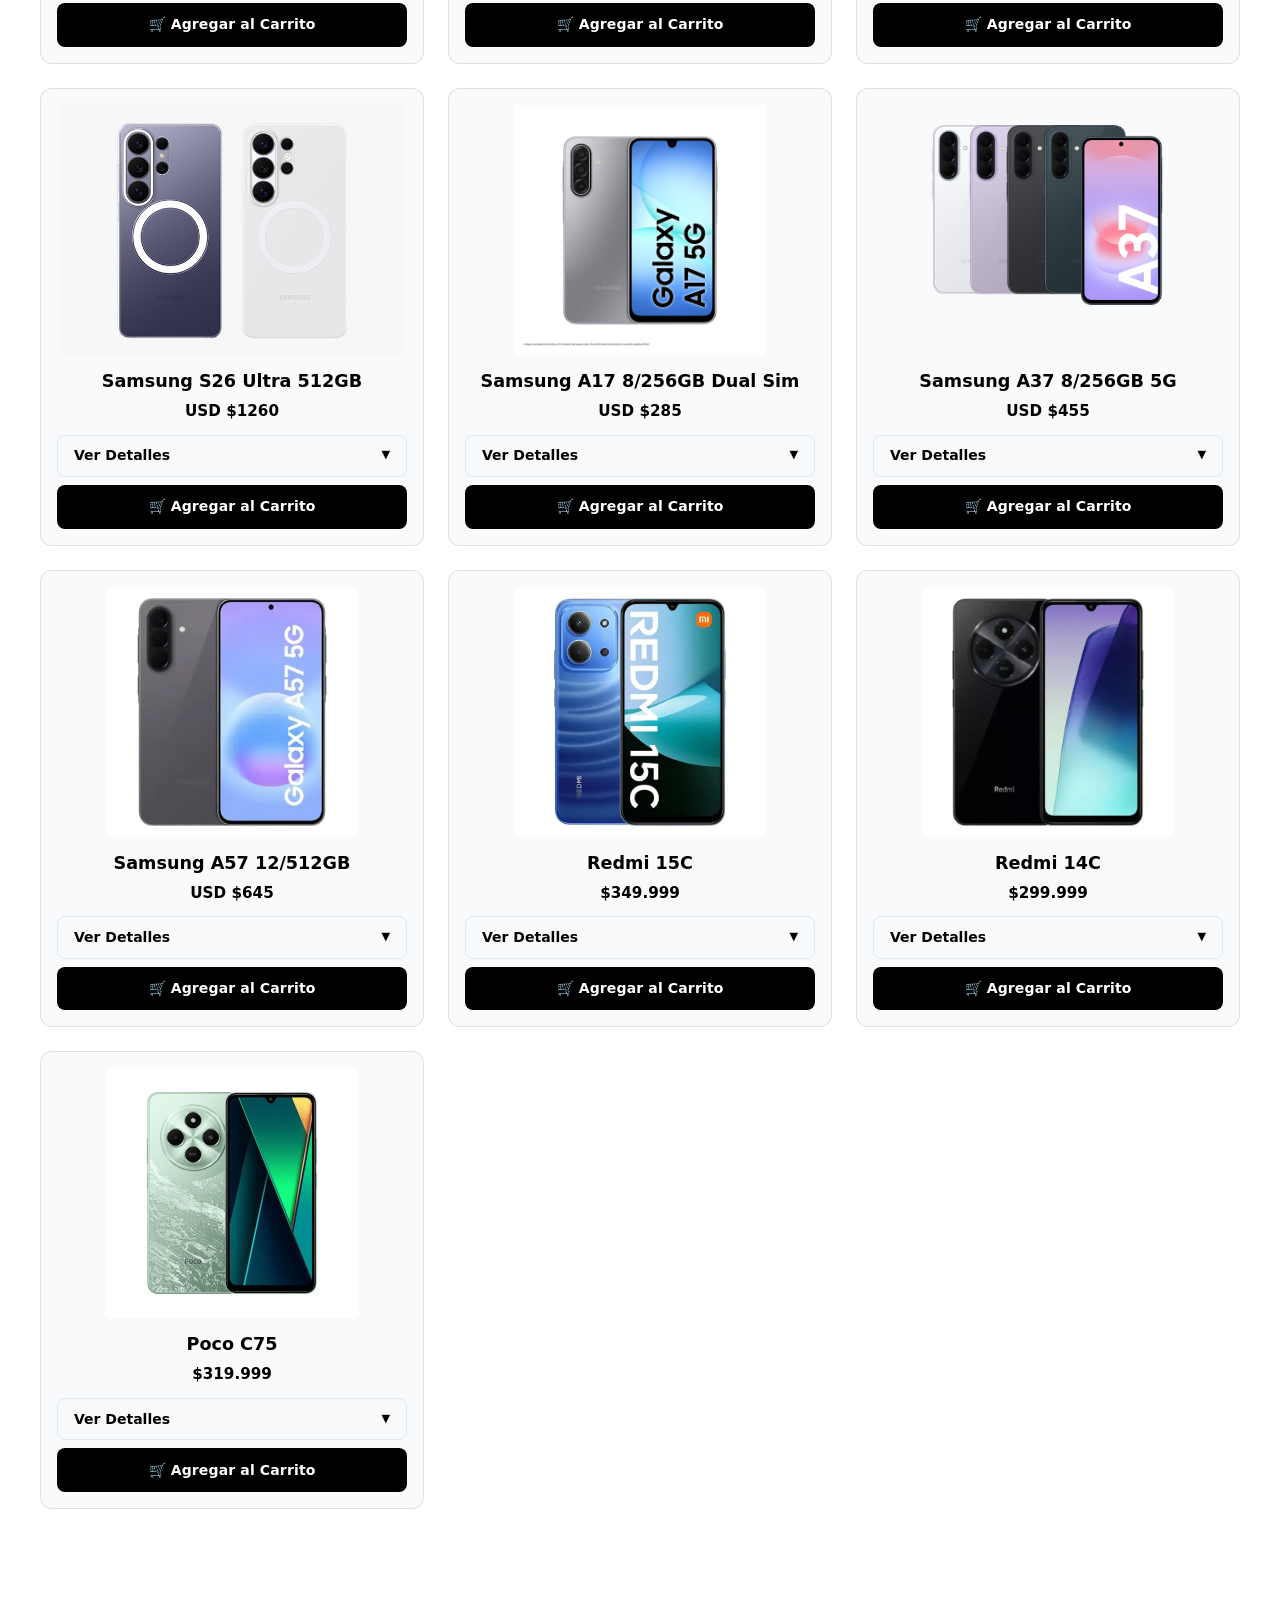
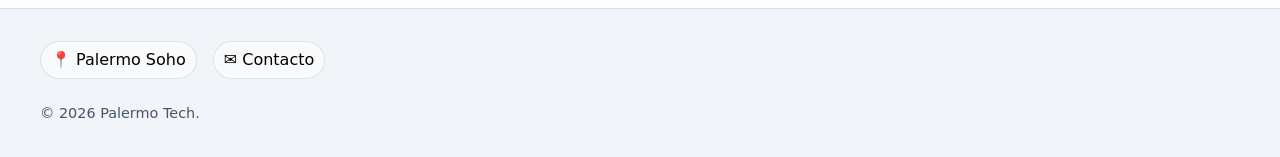
==== commit bf613d8f: "Update prices for various mobile products" ====
--- a/celulares.html
+++ b/celulares.html
@@ -47,7 +47,7 @@
     </div>
     <div class="body">
         <h3>iPhone 17 256GB</h3>
-        <p class="precio">USD $900</p>
+        <p class="precio">USD $999</p>
     </div>
 </div>
 
@@ -57,27 +57,27 @@
     </div>
     <div class="body">
         <h3>iPhone 17 Pro 256GB</h3>
+        <p class="precio">USD $1260</p>
+    </div>
+</div>
+
+<div class="producto" data-id="iphone_17_pro_max_256gb_blue_silver" onclick="window.location.href='detalle.html?id=iphone_17_pro_max_256gb_blue_silver'">
+    <div class="media">
+        <img src="images/productos/iphone 17 pro max.webp" alt="iPhone 17 Pro Max 256GB (Blue, Silver)">
+    </div>
+    <div class="body">
+        <h3>iPhone 17 Pro Max 256GB (Blue, Silver)</h3>
+        <p class="precio">USD $1370</p>
+    </div>
+</div>
+
+<div class="producto" data-id="iphone_17_pro_max_256gb_orange" onclick="window.location.href='detalle.html?id=iphone_17_pro_max_256gb_orange'">
+    <div class="media">
+        <img src="images/productos/iphone 17 pro max orange.webp" alt="iPhone 17 Pro Max 256GB (Orange)">
+    </div>
+    <div class="body">
+        <h3>iPhone 17 Pro Max 256GB (Orange)</h3>
         <p class="precio">USD $1360</p>
-    </div>
-</div>
-
-<div class="producto" data-id="iphone_17_pro_max_256gb_blue_silver" onclick="window.location.href='detalle.html?id=iphone_17_pro_max_256gb_blue_silver'">
-    <div class="media">
-        <img src="images/productos/iphone 17 pro max.webp" alt="iPhone 17 Pro Max 256GB (Blue, Silver)">
-    </div>
-    <div class="body">
-        <h3>iPhone 17 Pro Max 256GB (Blue, Silver)</h3>
-        <p class="precio">USD $1510</p>
-    </div>
-</div>
-
-<div class="producto" data-id="iphone_17_pro_max_256gb_orange" onclick="window.location.href='detalle.html?id=iphone_17_pro_max_256gb_orange'">
-    <div class="media">
-        <img src="images/productos/iphone 17 pro max orange.webp" alt="iPhone 17 Pro Max 256GB (Orange)">
-    </div>
-    <div class="body">
-        <h3>iPhone 17 Pro Max 256GB (Orange)</h3>
-        <p class="precio">USD $1500</p>
     </div>
 </div>
 
@@ -127,7 +127,7 @@
     </div>
     <div class="body">
         <h3>Samsung S26 Ultra 256GB</h3>
-        <p class="precio">USD $1250</p>
+        <p class="precio">USD $1180</p>
     </div>
 </div>
 
@@ -137,7 +137,7 @@
     </div>
     <div class="body">
         <h3>Samsung S26 Ultra 512GB</h3>
-        <p class="precio">USD $1360</p>
+        <p class="precio">USD $1260</p>
     </div>
 </div>
 
@@ -177,27 +177,27 @@
     </div>
     <div class="body">
         <h3>Redmi 15C</h3>
+        <p class="precio">$349.999</p>
+    </div>
+</div>
+
+<div class="producto" style="cursor: pointer;" onclick="window.location.href='detalle.html?id=redmi_14c'">
+    <div class="media">
+        <img src="images/productos/prod_2.jpg" alt="Redmi 14C" />
+    </div>
+    <div class="body">
+        <h3>Redmi 14C</h3>
+        <p class="precio">$299.999</p>
+    </div>
+</div>
+
+<div class="producto clickable" onclick="window.location.href='detalle.html?id=pococ75'">
+    <div class="media">
+        <img src="images/productos/prod_3.jpg" alt="Poco C75" />
+    </div>
+    <div class="body">
+        <h3>Poco C75</h3>
         <p class="precio">$319.999</p>
-    </div>
-</div>
-
-<div class="producto" style="cursor: pointer;" onclick="window.location.href='detalle.html?id=redmi_14c'">
-    <div class="media">
-        <img src="images/productos/prod_2.jpg" alt="Redmi 14C" />
-    </div>
-    <div class="body">
-        <h3>Redmi 14C</h3>
-        <p class="precio">$279.999</p>
-    </div>
-</div>
-
-<div class="producto clickable" onclick="window.location.href='detalle.html?id=pococ75'">
-    <div class="media">
-        <img src="images/productos/prod_3.jpg" alt="Poco C75" />
-    </div>
-    <div class="body">
-        <h3>Poco C75</h3>
-        <p class="precio">$299.999</p>
     </div>
 </div>
 
@@ -222,4 +222,4 @@
     <script src="app.js"></script>
 </body>
 
-</html>+</html>
--- a/style.css
+++ b/style.css
@@ -739,7 +739,7 @@
 .producto p {
     margin: 0;
     font-size: 0.95rem;
-    color: #333;
+    color: var(--color-text-muted); /* Cambiado de #333 para soportar modo oscuro */
 }
 
 .producto .precio {
@@ -1131,24 +1131,21 @@
 
 /* 7. Puntitos indicadores */
 .carousel-indicators {
-    position: absolute;
-    bottom: 110px; /* Arriba del texto */
-    left: 0;
-    right: 0;
-    display: flex;
-    justify-content: center;
-    gap: 10px;
-    z-index: 10;
+    display: none !important;
 }
 
 .carousel-indicators button {
-    width: 10px;
-    height: 10px;
+    width: 8px;
+    height: 8px;
     border-radius: 50%;
     border: none;
     background: rgba(255,255,255,0.4);
     cursor: pointer;
     padding: 0;
+    margin: 0;
+    outline: none;
+    -webkit-appearance: none;
+    appearance: none;
 }
 
 .carousel-indicators button[aria-current="true"] {
@@ -1267,9 +1264,9 @@
     text-align: left;
 }
 
-.detail-desc {
+.producto p.detail-desc {
     font-size: 0.85rem;
-    color: var(--color-text-muted);
+    color: var(--color-text); /* Cambiado para que no sea gris y se lea bien */
     line-height: 1.55;
     margin: 0;
 }
@@ -1569,11 +1566,17 @@
         bottom: 90px;
     }
 
+    .carousel-indicators button {
+        width: 6px;
+        height: 6px;
+    }
+
     .carousel .prev,
     .carousel .next {
-        width: 36px;
-        height: 36px;
-        font-size: 1rem;
+        width: 28px;
+        height: 28px;
+        font-size: 0.8rem;
+        top: 40%; /* Movidos un poco arriba para que no tapen el texto */
     }
 }
 
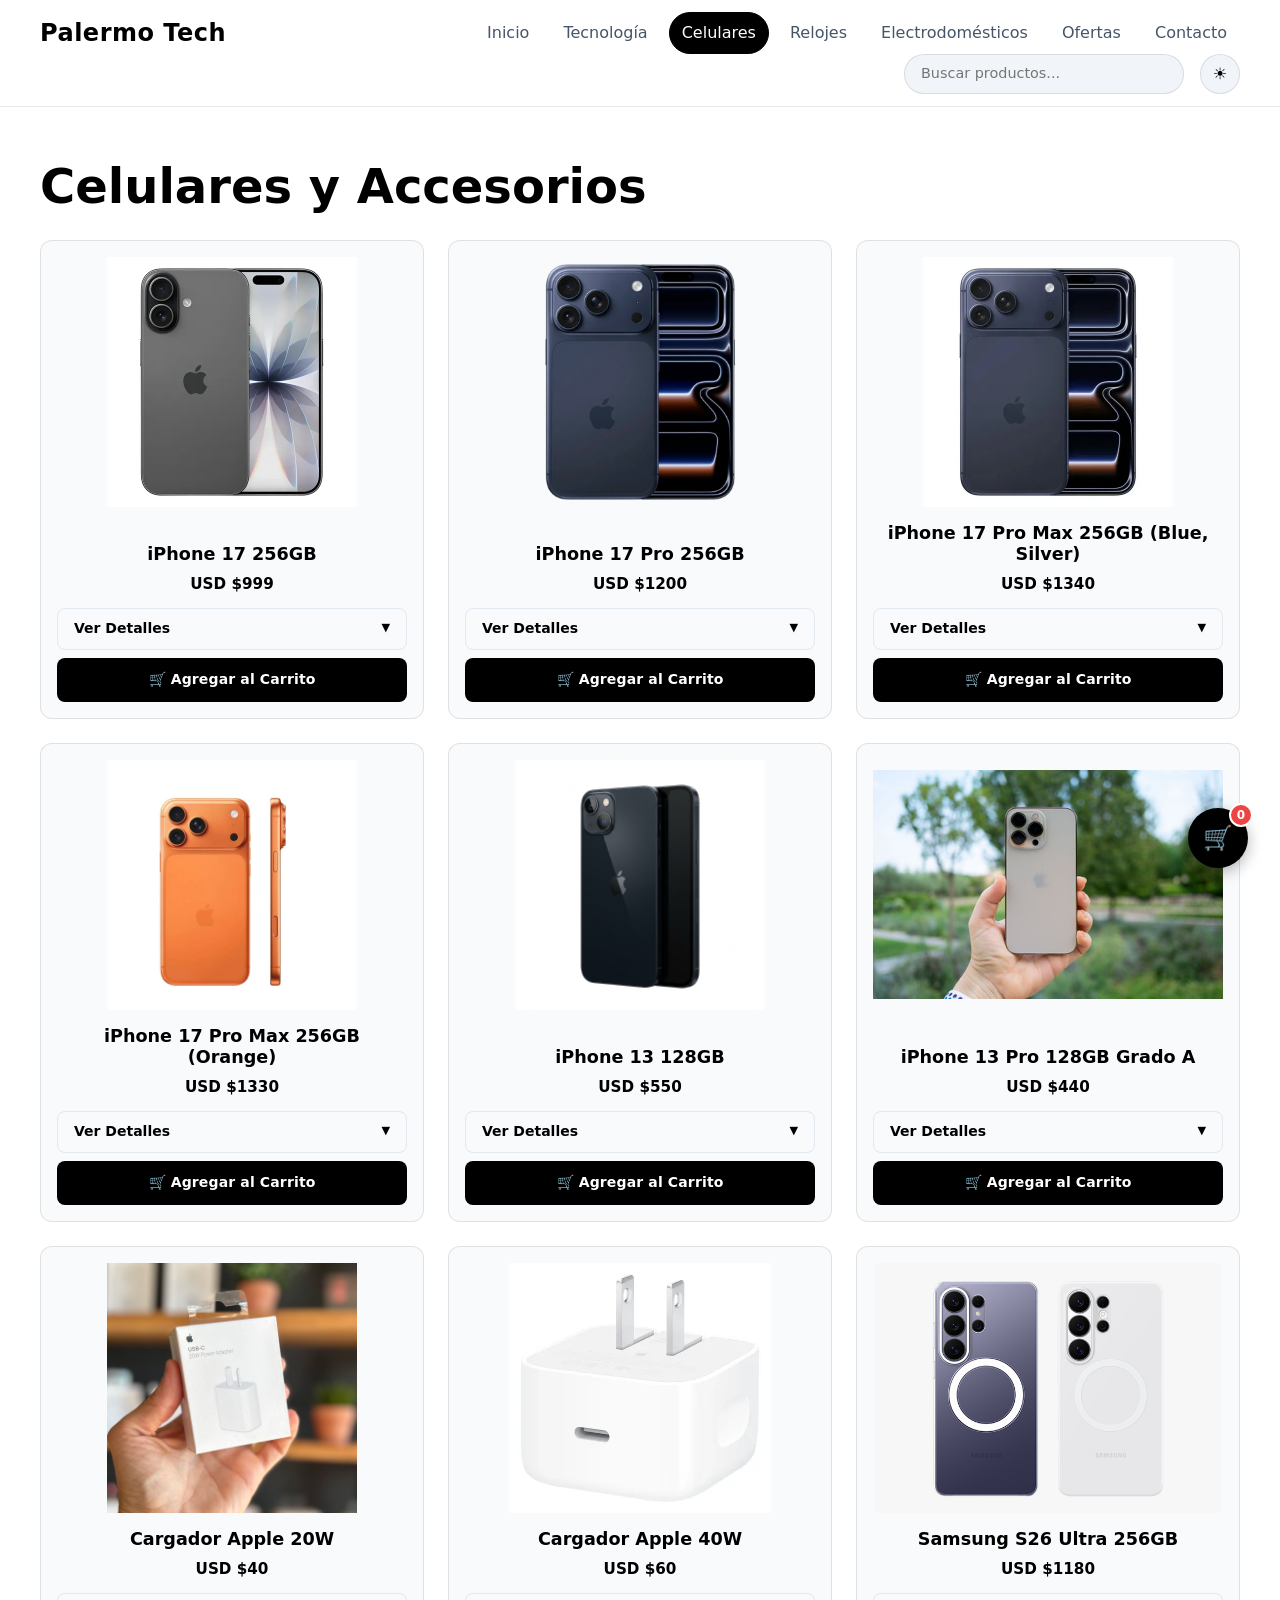
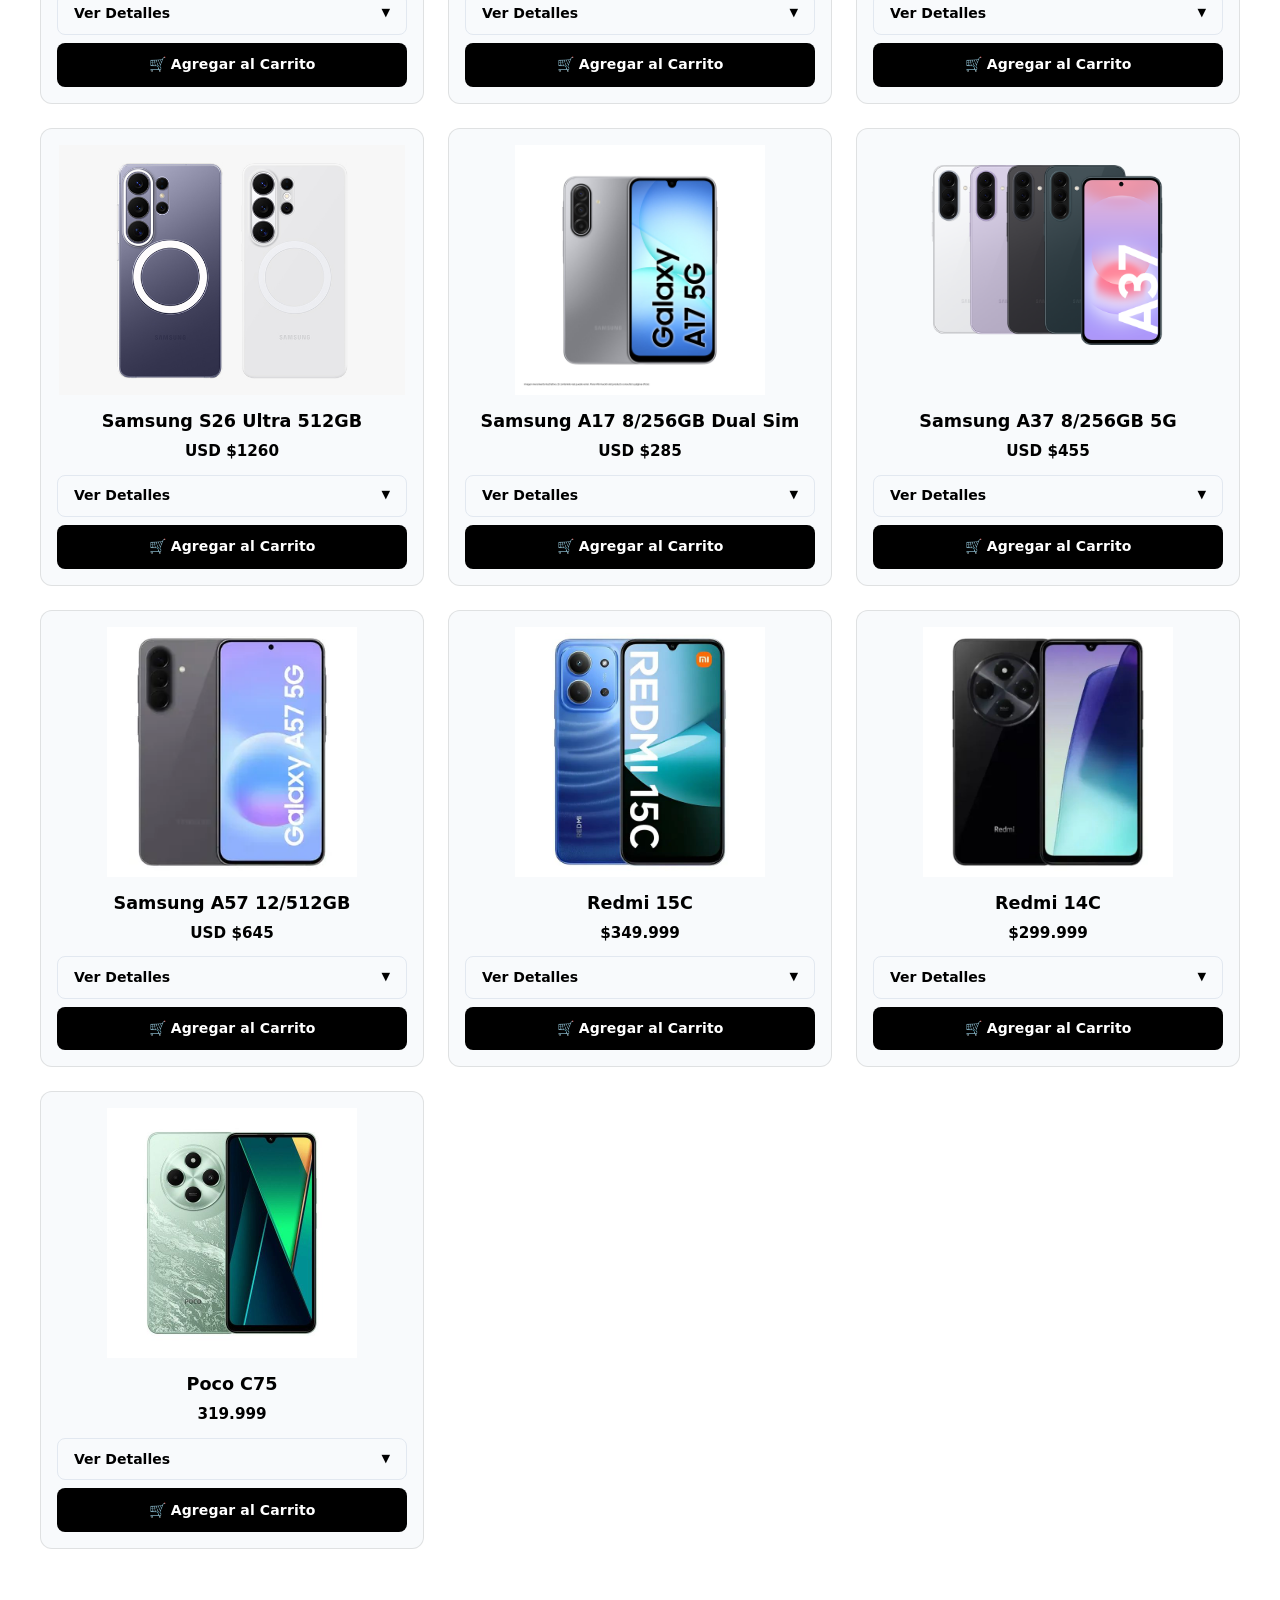
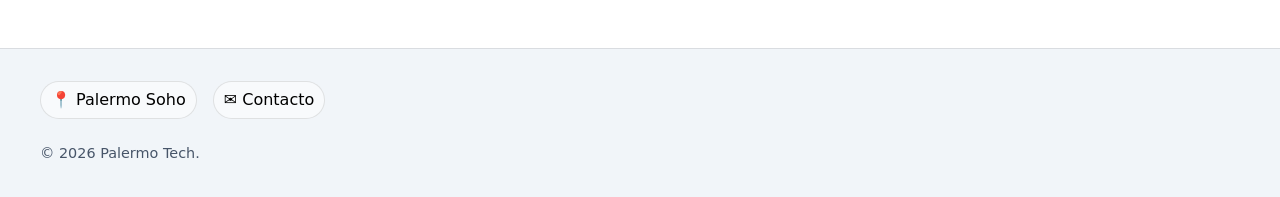
==== commit 986d3814: "Update prices for iPhone and Poco C75" ====
--- a/celulares.html
+++ b/celulares.html
@@ -57,7 +57,7 @@
     </div>
     <div class="body">
         <h3>iPhone 17 Pro 256GB</h3>
-        <p class="precio">USD $1260</p>
+        <p class="precio">USD $1200</p>
     </div>
 </div>
 
@@ -67,7 +67,7 @@
     </div>
     <div class="body">
         <h3>iPhone 17 Pro Max 256GB (Blue, Silver)</h3>
-        <p class="precio">USD $1370</p>
+        <p class="precio">USD $1340</p>
     </div>
 </div>
 
@@ -77,7 +77,7 @@
     </div>
     <div class="body">
         <h3>iPhone 17 Pro Max 256GB (Orange)</h3>
-        <p class="precio">USD $1360</p>
+        <p class="precio">USD $1330</p>
     </div>
 </div>
 
@@ -197,7 +197,7 @@
     </div>
     <div class="body">
         <h3>Poco C75</h3>
-        <p class="precio">$319.999</p>
+        <p class="precio">319.999</p>
     </div>
 </div>
 
--- a/style.css
+++ b/style.css
@@ -132,6 +132,7 @@
     align-items: center;
     justify-content: space-between;
     padding: .75rem 0;
+    flex-wrap: wrap;
 }
 
 /* ESTILO DEL LOGO CORREGIDO A NEGRO */
@@ -140,9 +141,12 @@
     align-items: center;
     gap: .75rem;
     font-weight: 800; /* Más grueso */
+    font-size: 1.5rem; /* Letras más grandes */
+    white-space: nowrap; /* Que "tech" siempre esté al lado de "Palermo" */
     letter-spacing: .5px;
     text-decoration: none;
     color: var(--color-text) !important; /* NEGRO FORZADO */
+    margin-right: 2rem; /* Espacio extra para que no se pegue al menú */
 }
 
 .nav-links {
@@ -178,9 +182,9 @@
 }
 
 /* Ocultamos el botón de cambio de tema */
-#theme-toggle {
-    /* display: none !important; */
-}
+/* #theme-toggle {
+    display: none !important;
+} */
 
 .btn-icon {
     display: inline-grid;
@@ -586,14 +590,20 @@
 
 /* Toolbar Styles */
 .toolbar {
-    display: flex;
-    gap: .5rem;
-    align-items: center;
-    flex-wrap: wrap;
+    display: grid;
+    grid-template-columns: repeat(auto-fit, minmax(250px, 1fr));
+    gap: 1.5rem;
+    align-items: center;
     background: var(--color-surface);
-    padding: .5rem;
-    border-radius: var(--radius-sm);
+    padding: 1.5rem;
+    border-radius: var(--radius-lg);
     border: 1px solid var(--color-border);
+    box-shadow: var(--shadow-md);
+}
+
+.toolbar input, 
+.toolbar select {
+    width: 100%;
 }
 
 .results {
@@ -739,7 +749,7 @@
 .producto p {
     margin: 0;
     font-size: 0.95rem;
-    color: var(--color-text-muted); /* Cambiado de #333 para soportar modo oscuro */
+    color: #333;
 }
 
 .producto .precio {
@@ -1131,21 +1141,24 @@
 
 /* 7. Puntitos indicadores */
 .carousel-indicators {
-    display: none !important;
+    position: absolute;
+    bottom: 110px; /* Arriba del texto */
+    left: 0;
+    right: 0;
+    display: flex;
+    justify-content: center;
+    gap: 10px;
+    z-index: 10;
 }
 
 .carousel-indicators button {
-    width: 8px;
-    height: 8px;
+    width: 10px;
+    height: 10px;
     border-radius: 50%;
     border: none;
     background: rgba(255,255,255,0.4);
     cursor: pointer;
     padding: 0;
-    margin: 0;
-    outline: none;
-    -webkit-appearance: none;
-    appearance: none;
 }
 
 .carousel-indicators button[aria-current="true"] {
@@ -1264,9 +1277,9 @@
     text-align: left;
 }
 
-.producto p.detail-desc {
+.detail-desc {
     font-size: 0.85rem;
-    color: var(--color-text); /* Cambiado para que no sea gris y se lea bien */
+    color: var(--color-text-muted);
     line-height: 1.55;
     margin: 0;
 }
@@ -1322,389 +1335,109 @@
 }
 
 /* =========================================
-   MEJORAS MOBILE — PALERMO TECH
+   ESTILOS NUEVOS: BUSCADOR GLOBAL
    ========================================= */
-
-/* ── Navbar mobile ── */
+.global-search-container {
+    position: relative;
+    display: flex;
+    align-items: center;
+    margin-right: var(--space-4);
+    margin-left: auto;
+    width: 280px;
+}
+
+#global-search-input {
+    width: 100%;
+    padding: 0.5rem 1rem;
+    border-radius: var(--radius-full);
+    border: 1px solid var(--color-border);
+    background: var(--color-elev);
+    color: var(--color-text);
+    font-size: 0.9rem;
+    transition: all 0.3s ease;
+}
+
+#global-search-input:focus {
+    outline: none;
+    border-color: var(--color-text);
+    box-shadow: 0 0 0 2px rgba(0, 0, 0, 0.1);
+    background: var(--color-surface);
+}
+
+.global-search-results {
+    position: absolute;
+    top: 100%;
+    left: 0;
+    right: 0;
+    margin-top: 0.5rem;
+    background: var(--color-surface);
+    border: 1px solid var(--color-border);
+    border-radius: var(--radius-md);
+    box-shadow: var(--shadow-lg);
+    max-height: 400px;
+    overflow-y: auto;
+    z-index: 1000;
+}
+
+.search-result-item {
+    display: flex;
+    align-items: center;
+    gap: 1rem;
+    padding: 0.75rem 1rem;
+    text-decoration: none;
+    color: var(--color-text);
+    border-bottom: 1px solid var(--color-border);
+    transition: background 0.2s;
+}
+
+.search-result-item:last-child {
+    border-bottom: none;
+}
+
+.search-result-item:hover {
+    background: var(--color-elev);
+}
+
+.search-result-item img {
+    width: 40px;
+    height: 40px;
+    object-fit: contain;
+    border-radius: var(--radius-xs);
+    background: white;
+}
+
+.search-result-info {
+    flex: 1;
+    overflow: hidden;
+}
+
+.search-result-info h4 {
+    margin: 0;
+    font-size: 0.9rem;
+    font-weight: 600;
+    white-space: nowrap;
+    overflow: hidden;
+    text-overflow: ellipsis;
+}
+
+.search-result-price {
+    font-size: 0.8rem;
+    color: var(--color-text-muted);
+}
+
+.search-result-empty {
+    padding: 1rem;
+    text-align: center;
+    color: var(--color-text-muted);
+    font-size: 0.9rem;
+}
+
 @media (max-width: 900px) {
-    .site-header {
-        backdrop-filter: blur(16px);
-        -webkit-backdrop-filter: blur(16px);
-        background: var(--glass-bg);
+    .global-search-container {
+        width: 100%;
+        margin-right: 0;
+        margin-top: 1rem;
+        margin-bottom: 0.5rem;
+        order: 3;
     }
-
-    .nav {
-        padding: .6rem 0;
-    }
-
-    .brand-text {
-        font-size: 1.2rem;
-        font-weight: 800;
-        letter-spacing: -.3px;
-    }
-
-    /* Menú desplegable tipo sheet */
-    .nav-links {
-        inset: 60px 0 auto 0;
-        padding: .5rem .75rem .75rem;
-        gap: .25rem;
-        border-radius: 0 0 var(--radius-lg) var(--radius-lg);
-        box-shadow: 0 16px 40px rgba(0,0,0,.12);
-    }
-
-    .nav-links a {
-        display: block;
-        padding: .7rem 1rem;
-        border-radius: var(--radius-md);
-        font-size: 1rem;
-        font-weight: 600;
-        border: none;
-        transition: background .15s;
-    }
-
-    .nav-links a:hover,
-    .nav-links a:focus {
-        background: var(--color-elev);
-    }
-
-    .nav-links a[aria-current="page"] {
-        background: var(--accent-color);
-        color: var(--accent-text);
-    }
-
-    /* Burger más grande, fácil de tocar */
-    .burger {
-        width: 44px;
-        height: 44px;
-        font-size: 1.3rem;
-    }
-
-    .btn-icon {
-        width: 44px;
-        height: 44px;
-    }
-}
-
-/* ── Hero ── */
-@media (max-width: 768px) {
-    .hero {
-        padding: 1.5rem 0 1rem;
-    }
-
-    .hero-inner {
-        grid-template-columns: 1fr;
-        gap: 1rem;
-    }
-
-    .hero-card {
-        padding: 1.5rem;
-        border-radius: var(--radius-lg);
-    }
-
-    .hero-card h1 {
-        font-size: clamp(1.6rem, 7vw, 2.2rem);
-        line-height: 1.15;
-    }
-
-    .hero-card .lead {
-        font-size: .95rem;
-    }
-
-    .cluster.mt-4 {
-        gap: .6rem;
-    }
-
-    .cta {
-        padding: .7rem .9rem;
-        font-size: .9rem;
-        flex: 1;
-        justify-content: center;
-        text-align: center;
-    }
-
-    /* Panel de novedades: más compacto */
-    .panel {
-        padding: 1.25rem;
-        border-radius: var(--radius-lg);
-    }
-
-    .panel h3 {
-        font-size: 1rem;
-    }
-
-    .panel .stack li {
-        font-size: .9rem;
-    }
-}
-
-/* ── Grids de productos ── */
-@media (max-width: 768px) {
-    /* 2 columnas en tablets pequeñas */
-    .grid-3,
-    .grid-4,
-    #lista-celulares,
-    #lista-tecnologia,
-    #lista-electrodomesticos,
-    #lista-relojes {
-        grid-template-columns: repeat(2, 1fr) !important;
-        gap: .875rem;
-    }
-
-    .showcase {
-        grid-template-columns: 1fr !important;
-        gap: 1rem;
-    }
-
-    .span-4 {
-        grid-column: span 1 !important;
-    }
-
-    .grid-aside {
-        grid-template-columns: 1fr;
-    }
-
-    .grid-2 {
-        grid-template-columns: 1fr;
-    }
-}
-
-@media (max-width: 420px) {
-    /* 1 columna en móviles muy pequeños */
-    .grid-3,
-    .grid-4,
-    #lista-celulares,
-    #lista-tecnologia,
-    #lista-electrodomesticos,
-    #lista-relojes {
-        grid-template-columns: 1fr !important;
-    }
-}
-
-/* ── Tarjetas de producto (.producto y .card) ── */
-@media (max-width: 768px) {
-    .producto {
-        padding: .875rem;
-        border-radius: var(--radius-md);
-        gap: .5rem;
-    }
-
-    .producto img,
-    .producto .media img {
-        height: 160px;
-        object-fit: contain;
-    }
-
-    .producto h3 {
-        font-size: .95rem;
-        line-height: 1.25;
-        margin-bottom: .25rem;
-    }
-
-    .producto .precio {
-        font-size: 1rem;
-    }
-
-    .card .media {
-        aspect-ratio: 4/3;
-    }
-
-    .card .body {
-        padding: .875rem;
-    }
-
-    .card .body h3 {
-        font-size: 1rem;
-    }
-
-    .btn-add-cart,
-    .btn-details-toggle {
-        font-size: .82rem;
-        padding: .55rem .75rem;
-    }
-}
-
-/* ── Sección y títulos ── */
-@media (max-width: 768px) {
-    .section {
-        padding: 1.5rem 0;
-    }
-
-    h1 { font-size: clamp(1.5rem, 6vw, 2rem); }
-    h2 { font-size: clamp(1.25rem, 5vw, 1.75rem); }
-    h3 { font-size: clamp(1rem, 4vw, 1.2rem); }
-
-    .container {
-        width: min(100% - 1.5rem, var(--maxw));
-    }
-}
-
-/* ── Carrusel de relojes ── */
-@media (max-width: 768px) {
-    .carousel-slide {
-        height: 280px;
-    }
-
-    .carousel-slide img {
-        max-width: 75%;
-        height: 80%;
-    }
-
-    .carousel-caption {
-        padding: .75rem 1rem;
-    }
-
-    .carousel-caption h3 {
-        font-size: 1rem;
-        margin-bottom: .2rem;
-    }
-
-    .carousel-caption p {
-        font-size: .8rem;
-    }
-
-    .carousel-indicators {
-        bottom: 90px;
-    }
-
-    .carousel-indicators button {
-        width: 6px;
-        height: 6px;
-    }
-
-    .carousel .prev,
-    .carousel .next {
-        width: 28px;
-        height: 28px;
-        font-size: 0.8rem;
-        top: 40%; /* Movidos un poco arriba para que no tapen el texto */
-    }
-}
-
-/* ── Carrito modal ── */
-@media (max-width: 600px) {
-    .cart-window,
-    .modal {
-        width: 100%;
-        max-width: 100%;
-        border-radius: var(--radius-lg) var(--radius-lg) 0 0;
-        margin-top: auto;
-    }
-
-    .cart-backdrop,
-    .modal-backdrop {
-        align-items: flex-end;
-    }
-
-    .cart-window {
-        max-height: 85vh;
-    }
-
-    .row-inputs {
-        grid-template-columns: 1fr;
-    }
-}
-
-/* ── FAB carrito ── */
-@media (max-width: 768px) {
-    .fab-cart {
-        bottom: 1.25rem;
-        right: 1.25rem;
-        width: 54px;
-        height: 54px;
-        font-size: 1.3rem;
-        box-shadow: 0 6px 20px rgba(0,0,0,.25);
-    }
-}
-
-/* ── Chat ── */
-@media (max-width: 768px) {
-    .chat-window {
-        height: 320px;
-    }
-
-    .chat-msg {
-        font-size: .88rem;
-        padding: .55rem .8rem;
-        max-width: 90%;
-    }
-
-    .chat-input-row {
-        flex-direction: row;
-        gap: .4rem;
-    }
-}
-
-/* ── Footer ── */
-@media (max-width: 768px) {
-    .site-footer {
-        margin-top: 2.5rem;
-    }
-
-    .footer-inner {
-        padding: 1.25rem 0;
-        gap: .75rem;
-        text-align: center;
-    }
-
-    .cluster {
-        justify-content: center;
-    }
-
-    .copyright {
-        font-size: .8rem;
-    }
-}
-
-/* ── Toolbar / filtros ── */
-@media (max-width: 768px) {
-    .toolbar {
-        gap: .375rem;
-        padding: .4rem;
-    }
-
-    .toolbar select,
-    .toolbar input {
-        font-size: .85rem;
-        padding: .45rem .6rem;
-    }
-}
-
-/* ── Toast ── */
-@media (max-width: 480px) {
-    .toast {
-        width: calc(100% - 2rem);
-        text-align: center;
-        border-radius: var(--radius-md);
-        font-size: .88rem;
-    }
-}
-
-/* ── Touch targets mínimos (accesibilidad) ── */
-@media (max-width: 900px) {
-    a, button, [role="button"] {
-        min-height: 44px;
-        min-width: 44px;
-    }
-
-    .chip {
-        padding: .5rem .875rem;
-        font-size: .9rem;
-    }
-
-    .badge {
-        padding: .3rem .6rem;
-        font-size: .78rem;
-    }
-}
-
-/* ── Scroll suave en todo el sitio ── */
-html {
-    scroll-behavior: smooth;
-    -webkit-text-size-adjust: 100%;
-}
-
-/* ── Evitar overflow horizontal ── */
-body {
-    overflow-x: hidden;
-}
-
+}
